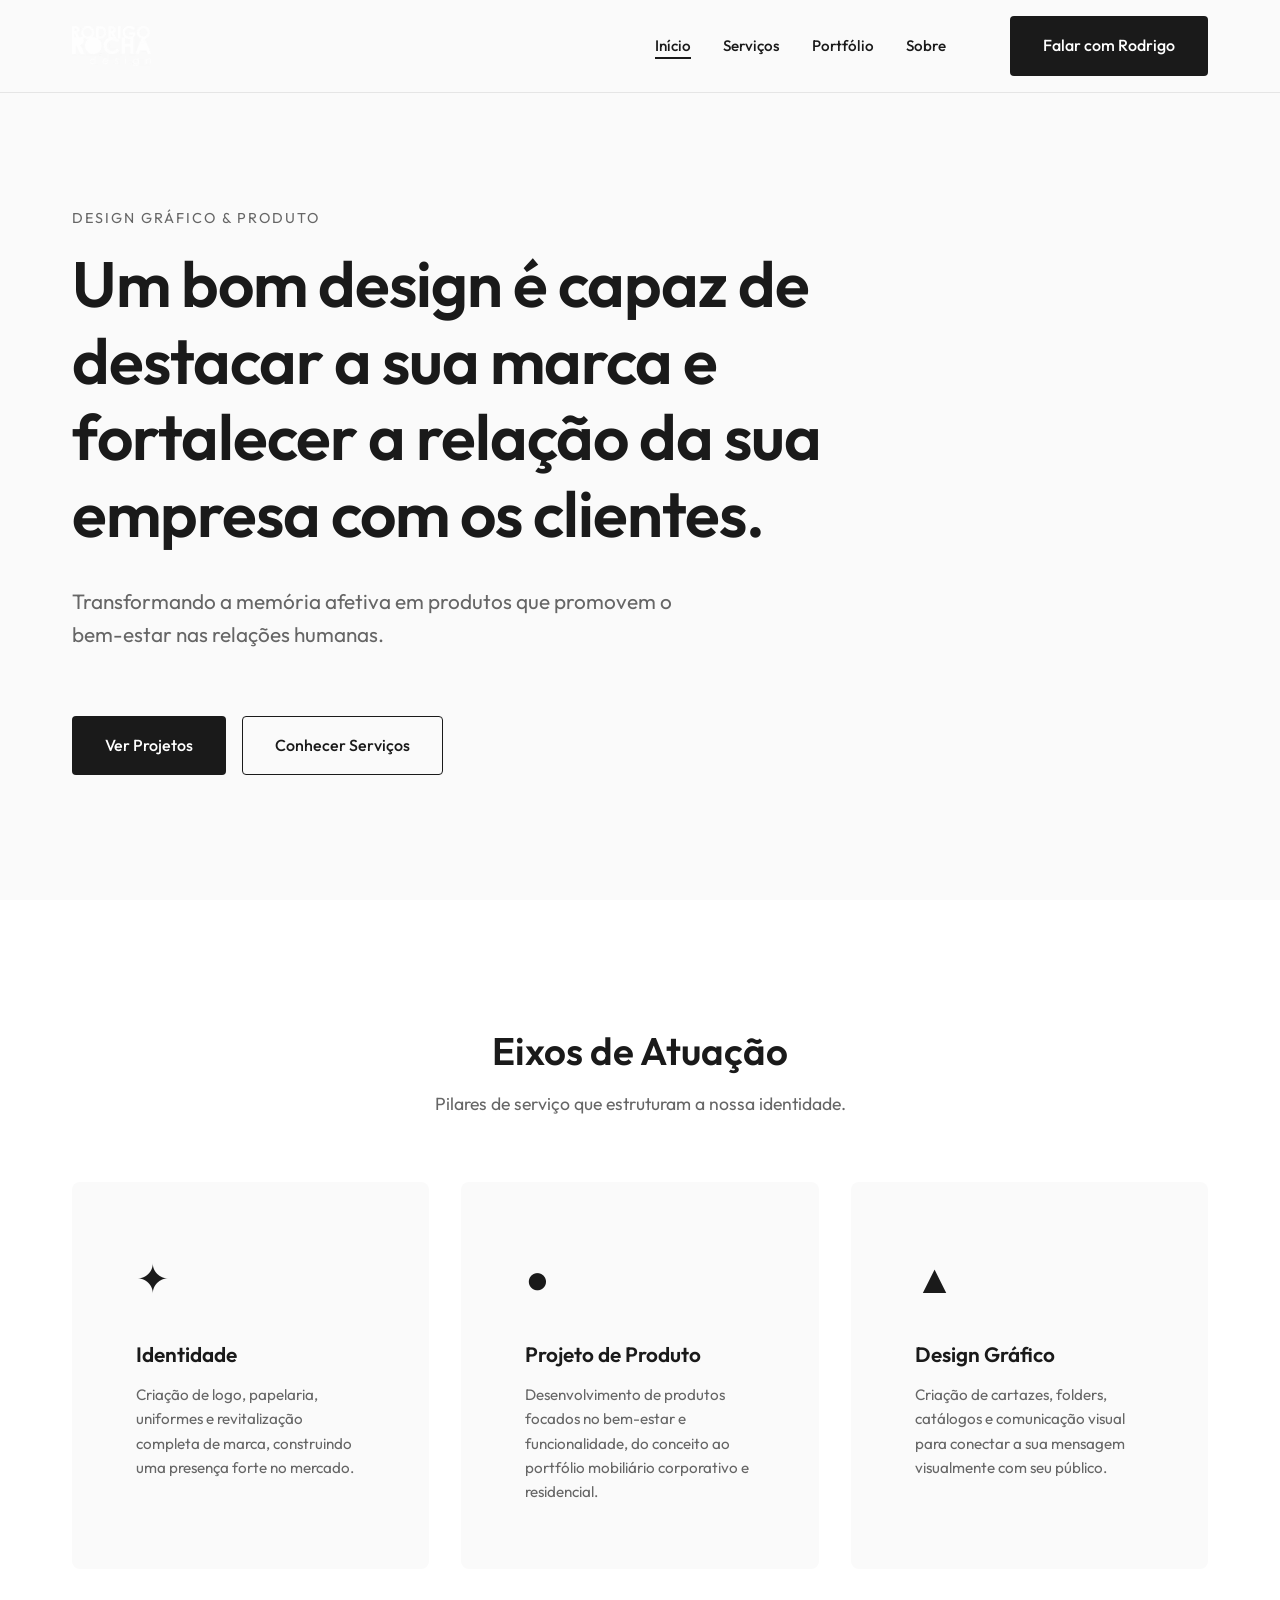
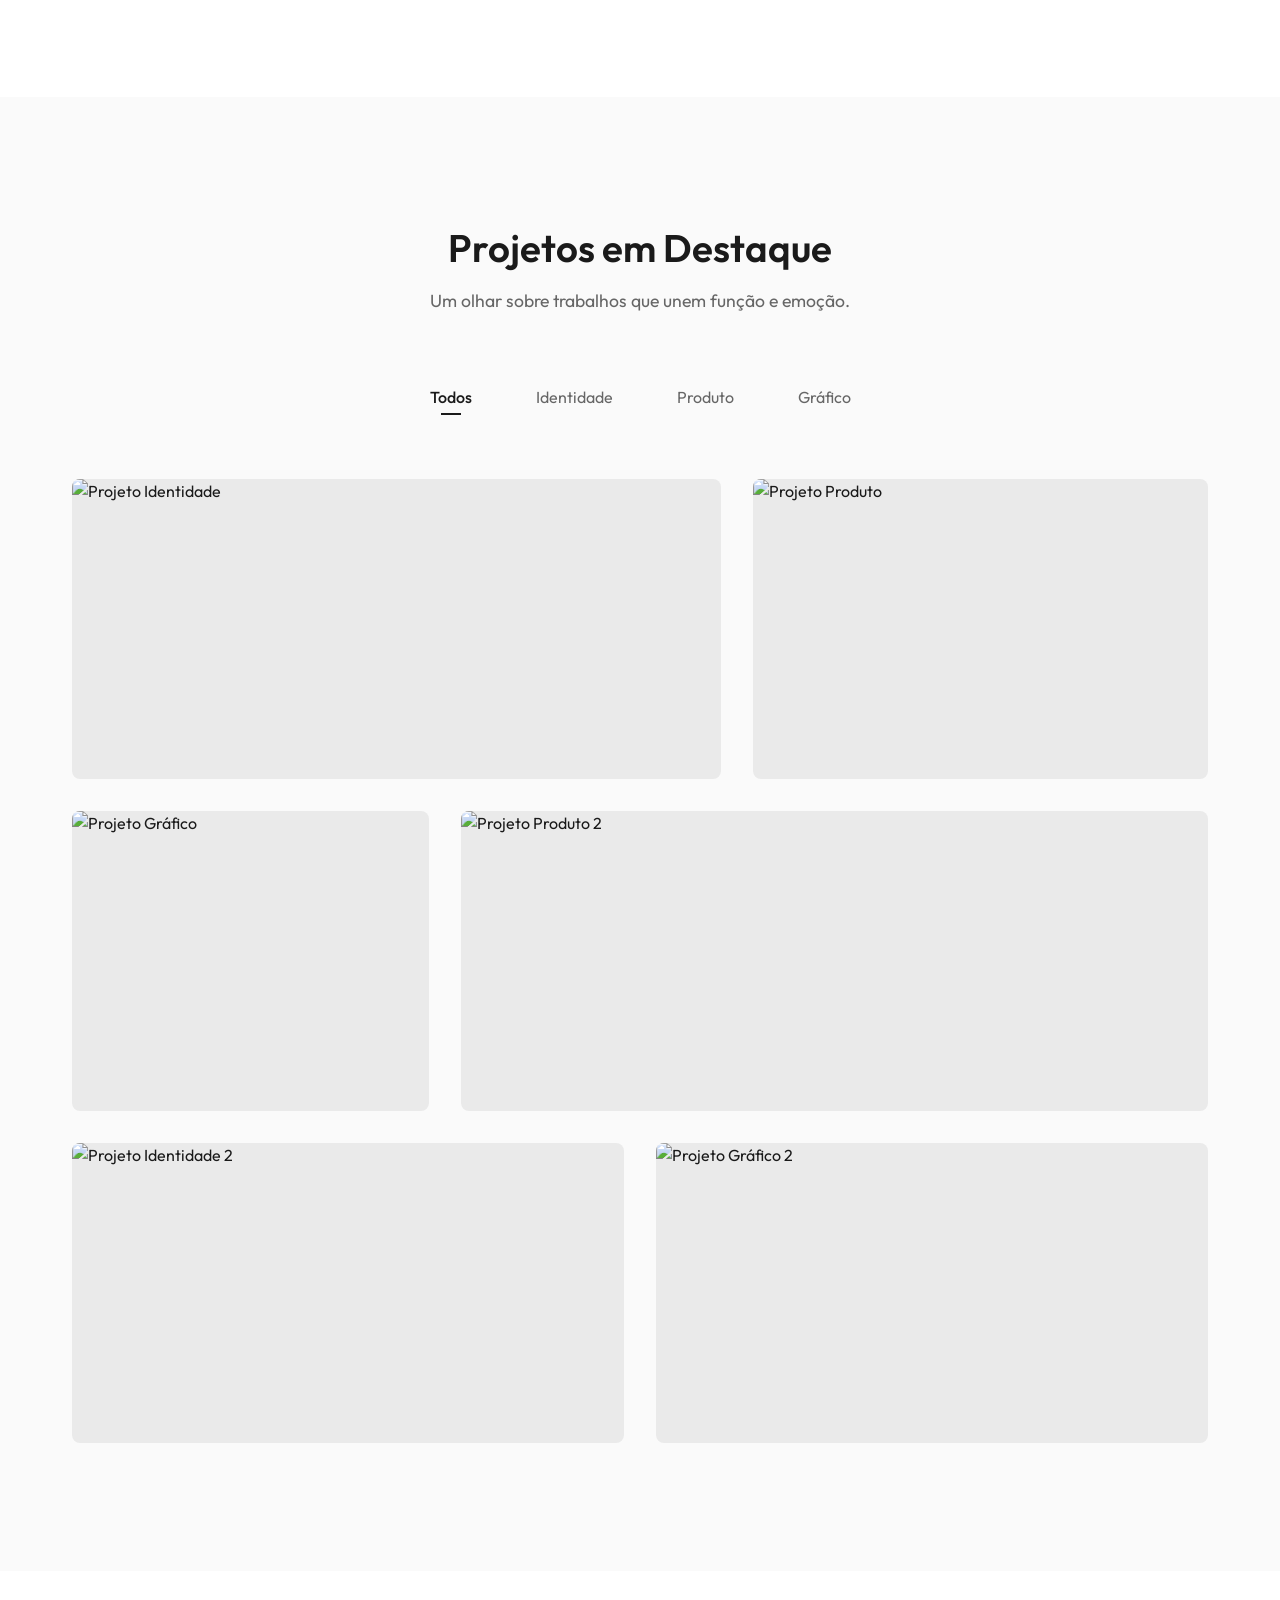
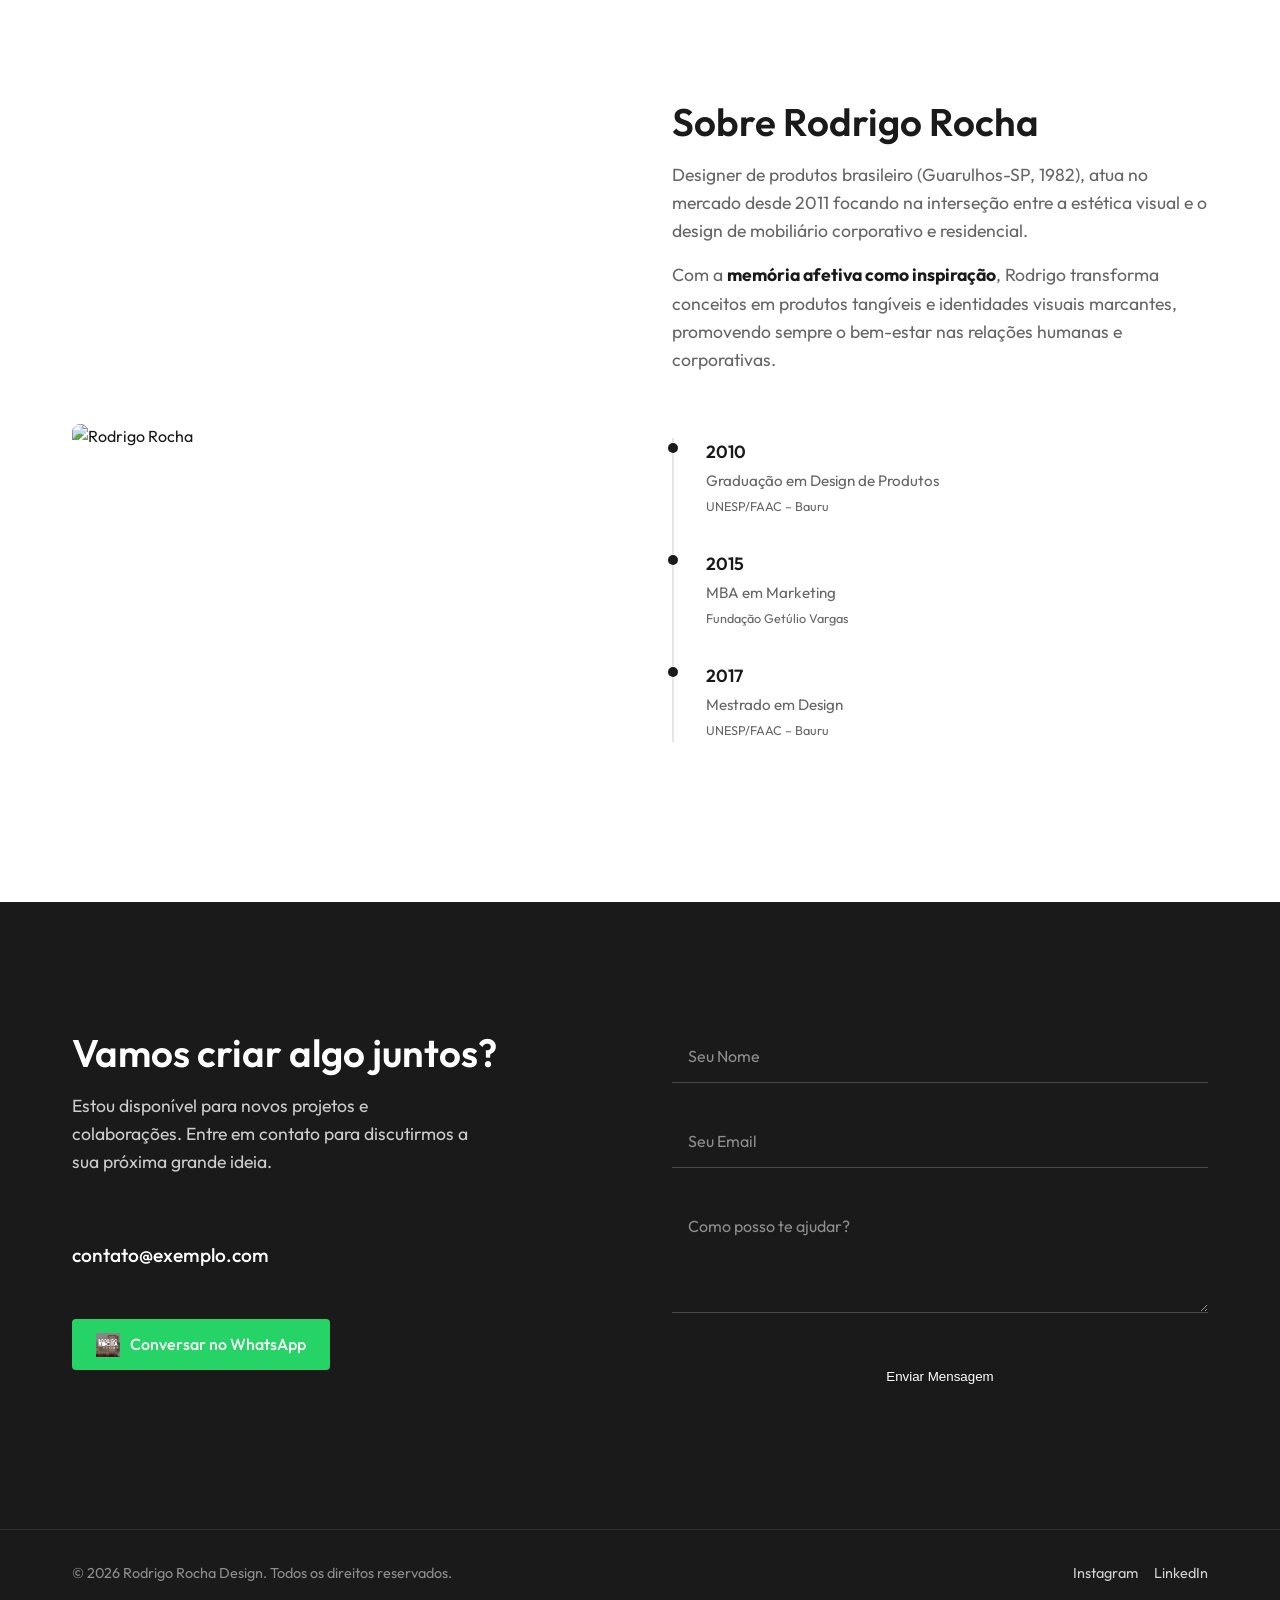
==== index.html @ fc8cca7b "feat: estrutura base da landing page" ====
<!DOCTYPE html>
<html lang="pt-BR">
<head>
    <meta charset="UTF-8">
    <meta name="viewport" content="width=device-width, initial-scale=1.0">
    <meta name="description" content="Rodrigo Rocha Design - Portfólio de Design Gráfico, Produto e Identidade Visual.">
    <title>Rodrigo Rocha Design</title>
    
    <!-- Fonte Outfit -->
    <link rel="preconnect" href="https://fonts.googleapis.com">
    <link rel="preconnect" href="https://fonts.gstatic.com" crossorigin>
    <link href="https://fonts.googleapis.com/css2?family=Outfit:wght@300;400;500;600;700&display=swap" rel="stylesheet">
    
    <!-- CSS -->
    <link rel="stylesheet" href="css/style.css">
</head>
<body>

    <!-- Header / Navigation -->
    <header class="header">
        <div class="container header-container">
            <a href="#" class="logo">
                <img src="Identidade/RRDesgin.gif" alt="Rodrigo Rocha Design Logo" class="logo-img">
            </a>
            
            <button class="mobile-menu-btn" aria-label="Abrir Menu">
                <span></span>
                <span></span>
                <span></span>
            </button>

            <nav class="nav-menu">
                <ul class="nav-list">
                    <li><a href="#inicio" class="nav-link">Início</a></li>
                    <li><a href="#servicos" class="nav-link">Serviços</a></li>
                    <li><a href="#portfolio" class="nav-link">Portfólio</a></li>
                    <li><a href="#sobre" class="nav-link">Sobre</a></li>
                </ul>
                <a href="#contato" class="btn btn-primary nav-cta">Falar com Rodrigo</a>
            </nav>
        </div>
    </header>

    <main>
        <!-- Hero Section -->
        <section id="inicio" class="hero">
            <div class="container hero-container">
                <div class="hero-content scroll-reveal">
                    <span class="hero-subtitle">Design Gráfico & Produto</span>
                    <h1 class="hero-title">Um bom design é capaz de destacar a sua marca e fortalecer a relação da sua empresa com os clientes.</h1>
                    <p class="hero-description">Transformando a memória afetiva em produtos que promovem o bem-estar nas relações humanas.</p>
                    <div class="hero-buttons">
                        <a href="#portfolio" class="btn btn-primary">Ver Projetos</a>
                        <a href="#servicos" class="btn btn-secondary">Conhecer Serviços</a>
                    </div>
                </div>
            </div>
        </section>

        <!-- Serviços Section -->
        <section id="servicos" class="services">
            <div class="container">
                <div class="section-header scroll-reveal">
                    <h2 class="section-title">Eixos de Atuação</h2>
                    <p class="section-subtitle">Pilares de serviço que estruturam a nossa identidade.</p>
                </div>
                
                <div class="services-grid">
                    <div class="service-card scroll-reveal">
                        <div class="service-icon">✦</div>
                        <h3>Identidade</h3>
                        <p>Criação de logo, papelaria, uniformes e revitalização completa de marca, construindo uma presença forte no mercado.</p>
                    </div>
                    
                    <div class="service-card scroll-reveal" style="transition-delay: 0.1s;">
                        <div class="service-icon">●</div>
                        <h3>Projeto de Produto</h3>
                        <p>Desenvolvimento de produtos focados no bem-estar e funcionalidade, do conceito ao portfólio mobiliário corporativo e residencial.</p>
                    </div>
                    
                    <div class="service-card scroll-reveal" style="transition-delay: 0.2s;">
                        <div class="service-icon">▲</div>
                        <h3>Design Gráfico</h3>
                        <p>Criação de cartazes, folders, catálogos e comunicação visual para conectar a sua mensagem visualmente com seu público.</p>
                    </div>
                </div>
            </div>
        </section>

        <!-- Portfólio Section -->
        <section id="portfolio" class="portfolio">
            <div class="container">
                <div class="section-header scroll-reveal">
                    <h2 class="section-title">Projetos em Destaque</h2>
                    <p class="section-subtitle">Um olhar sobre trabalhos que unem função e emoção.</p>
                </div>

                <div class="portfolio-filters scroll-reveal">
                    <button class="filter-btn active" data-filter="all">Todos</button>
                    <button class="filter-btn" data-filter="identidade">Identidade</button>
                    <button class="filter-btn" data-filter="produto">Produto</button>
                    <button class="filter-btn" data-filter="grafico">Gráfico</button>
                </div>

                <div class="portfolio-grid">
                    <!-- Item 1 -->
                    <div class="portfolio-item scroll-reveal" data-category="identidade">
                        <div class="portfolio-image">
                            <img src="https://images.unsplash.com/photo-1600132806370-bf17e65e942f?q=80&w=600&auto=format&fit=crop" alt="Projeto Identidade">
                        </div>
                        <div class="portfolio-info">
                            <h4>Branding Essencial</h4>
                            <span>Identidade</span>
                        </div>
                    </div>
                    
                    <!-- Item 2 -->
                    <div class="portfolio-item scroll-reveal" data-category="produto">
                        <div class="portfolio-image">
                            <img src="https://images.unsplash.com/photo-1505693314120-0d443867891c?q=80&w=600&auto=format&fit=crop" alt="Projeto Produto">
                        </div>
                        <div class="portfolio-info">
                            <h4>Mobiliário Afetivo</h4>
                            <span>Produto</span>
                        </div>
                    </div>

                    <!-- Item 3 -->
                    <div class="portfolio-item scroll-reveal" data-category="grafico">
                        <div class="portfolio-image">
                            <img src="https://images.unsplash.com/photo-1611162617474-5b21e879e113?q=80&w=600&auto=format&fit=crop" alt="Projeto Gráfico">
                        </div>
                        <div class="portfolio-info">
                            <h4>Comunicação Visual</h4>
                            <span>Gráfico</span>
                        </div>
                    </div>
                    
                    <!-- Item 4 -->
                    <div class="portfolio-item scroll-reveal" data-category="produto">
                        <div class="portfolio-image">
                            <img src="https://images.unsplash.com/photo-1533090161767-e6ffed986c88?q=80&w=600&auto=format&fit=crop" alt="Projeto Produto 2">
                        </div>
                        <div class="portfolio-info">
                            <h4>Design Corporativo</h4>
                            <span>Produto</span>
                        </div>
                    </div>
                    
                    <!-- Item 5 -->
                    <div class="portfolio-item scroll-reveal" data-category="identidade">
                        <div class="portfolio-image">
                            <img src="https://images.unsplash.com/photo-1626785774573-4b799315345d?q=80&w=600&auto=format&fit=crop" alt="Projeto Identidade 2">
                        </div>
                        <div class="portfolio-info">
                            <h4>Renovação de Marca</h4>
                            <span>Identidade</span>
                        </div>
                    </div>

                    <!-- Item 6 -->
                    <div class="portfolio-item scroll-reveal" data-category="grafico">
                        <div class="portfolio-image">
                            <img src="https://images.unsplash.com/photo-1558655146-d09347e92766?q=80&w=600&auto=format&fit=crop" alt="Projeto Gráfico 2">
                        </div>
                        <div class="portfolio-info">
                            <h4>Editorial & Catálogos</h4>
                            <span>Gráfico</span>
                        </div>
                    </div>
                </div>
            </div>
        </section>

        <!-- Sobre Section -->
        <section id="sobre" class="about">
            <div class="container about-container">
                <div class="about-image scroll-reveal">
                    <img src="https://images.unsplash.com/photo-1507003211169-0a1dd7228f2d?q=80&w=600&auto=format&fit=crop" alt="Rodrigo Rocha">
                </div>
                <div class="about-content scroll-reveal">
                    <h2 class="section-title">Sobre Rodrigo Rocha</h2>
                    <p>Designer de produtos brasileiro (Guarulhos-SP, 1982), atua no mercado desde 2011 focando na interseção entre a estética visual e o design de mobiliário corporativo e residencial.</p>
                    <p>Com a <strong>memória afetiva como inspiração</strong>, Rodrigo transforma conceitos em produtos tangíveis e identidades visuais marcantes, promovendo sempre o bem-estar nas relações humanas e corporativas.</p>
                    
                    <div class="timeline">
                        <div class="timeline-item">
                            <div class="timeline-year">2010</div>
                            <div class="timeline-desc">Graduação em Design de Produtos<br><small>UNESP/FAAC – Bauru</small></div>
                        </div>
                        <div class="timeline-item">
                            <div class="timeline-year">2015</div>
                            <div class="timeline-desc">MBA em Marketing<br><small>Fundação Getúlio Vargas</small></div>
                        </div>
                        <div class="timeline-item">
                            <div class="timeline-year">2017</div>
                            <div class="timeline-desc">Mestrado em Design<br><small>UNESP/FAAC – Bauru</small></div>
                        </div>
                    </div>
                </div>
            </div>
        </section>
    </main>

    <!-- Footer / Contato -->
    <footer id="contato" class="footer">
        <div class="container footer-container">
            <div class="footer-info scroll-reveal">
                <h3>Vamos criar algo juntos?</h3>
                <p>Estou disponível para novos projetos e colaborações. Entre em contato para discutirmos a sua próxima grande ideia.</p>
                <div class="contact-links">
                    <a href="mailto:contato@exemplo.com" class="contact-link">contato@exemplo.com</a>
                    <a href="https://wa.me/5511000000000" target="_blank" class="contact-link whatsapp-link">
                        <img src="Identidade/Whatsapp1.png" alt="WhatsApp" class="wa-icon"> Conversar no WhatsApp
                    </a>
                </div>
            </div>
            
            <div class="footer-form scroll-reveal">
                <form action="#" method="POST" class="contact-form">
                    <div class="form-group">
                        <input type="text" placeholder="Seu Nome" required>
                    </div>
                    <div class="form-group">
                        <input type="email" placeholder="Seu Email" required>
                    </div>
                    <div class="form-group">
                        <textarea placeholder="Como posso te ajudar?" rows="4" required></textarea>
                    </div>
                    <button type="submit" class="btn btn-primary w-100">Enviar Mensagem</button>
                </form>
            </div>
        </div>
        
        <div class="footer-bottom">
            <div class="container footer-bottom-container">
                <p>&copy; 2026 Rodrigo Rocha Design. Todos os direitos reservados.</p>
                <div class="social-links">
                    <a href="#">Instagram</a>
                    <a href="#">LinkedIn</a>
                </div>
            </div>
        </div>
    </footer>

    <!-- Script JS -->
    <script src="js/main.js"></script>
</body>
</html>
---- css/style.css ----
/* =========================================
   VARIÁVEIS GERAIS E TOKENS DE DESIGN
   ========================================= */
:root {
    /* Cores Base */
    --color-bg: #FAFAFA;
    --color-text: #1A1A1A;
    --color-text-light: #666666;
    
    /* Cores de Destaque */
    --color-primary: #1A1A1A;
    --color-primary-hover: #333333;
    --color-secondary: transparent;
    --color-secondary-hover: #F0F0F0;
    --color-accent: #E5E5E5;

    /* Tipografia */
    --font-primary: 'Outfit', sans-serif;
    
    /* Espaçamento e Layout */
    --container-width: 1200px;
    --spacing-sm: 1rem;
    --spacing-md: 2rem;
    --spacing-lg: 4rem;
    --spacing-xl: 8rem;

    /* Transições */
    --transition-fast: 0.2s ease;
    --transition-base: 0.3s ease;
    --transition-slow: 0.5s ease-out;
}

/* =========================================
   RESET E ESTILOS GLOBAIS
   ========================================= */
* {
    margin: 0;
    padding: 0;
    box-sizing: border-box;
}

html {
    scroll-behavior: smooth;
}

body {
    font-family: var(--font-primary);
    background-color: var(--color-bg);
    color: var(--color-text);
    line-height: 1.6;
    -webkit-font-smoothing: antialiased;
    -moz-osx-font-smoothing: grayscale;
}

a {
    text-decoration: none;
    color: inherit;
    transition: color var(--transition-base);
}

ul {
    list-style: none;
}

img {
    max-width: 100%;
    height: auto;
    display: block;
}

.container {
    width: 100%;
    max-width: var(--container-width);
    margin: 0 auto;
    padding: 0 var(--spacing-md);
}

/* Typography Globals */
h1, h2, h3, h4 {
    line-height: 1.2;
    font-weight: 600;
}

/* =========================================
   BOTÕES (CTA)
   ========================================= */
.btn {
    display: inline-block;
    padding: 1rem 2rem;
    border-radius: 4px;
    font-weight: 500;
    cursor: pointer;
    transition: all var(--transition-base);
    text-align: center;
    border: 1px solid transparent;
}

.btn-primary {
    background-color: var(--color-primary);
    color: #FFFFFF;
}

.btn-primary:hover {
    background-color: var(--color-primary-hover);
    transform: translateY(-2px);
}

.btn-secondary {
    background-color: var(--color-secondary);
    color: var(--color-primary);
    border-color: var(--color-primary);
}

.btn-secondary:hover {
    background-color: var(--color-secondary-hover);
    transform: translateY(-2px);
}

.w-100 {
    width: 100%;
}

/* =========================================
   HEADER & NAVIGATION
   ========================================= */
.header {
    position: fixed;
    top: 0;
    left: 0;
    width: 100%;
    background-color: rgba(250, 250, 250, 0.95);
    backdrop-filter: blur(10px);
    z-index: 1000;
    border-bottom: 1px solid var(--color-accent);
    transition: padding var(--transition-base);
    padding: 1rem 0;
}

.header-container {
    display: flex;
    justify-content: space-between;
    align-items: center;
}

.logo-img {
    height: 40px;
}

.nav-menu {
    display: flex;
    align-items: center;
    gap: var(--spacing-lg);
}

.nav-list {
    display: flex;
    gap: var(--spacing-md);
}

.nav-link {
    font-size: 0.95rem;
    font-weight: 500;
    position: relative;
}

.nav-link::after {
    content: '';
    position: absolute;
    bottom: -4px;
    left: 0;
    width: 0;
    height: 2px;
    background-color: var(--color-primary);
    transition: width var(--transition-base);
}

.nav-link:hover::after,
.nav-link.active::after {
    width: 100%;
}

.mobile-menu-btn {
    display: none;
    background: none;
    border: none;
    cursor: pointer;
    flex-direction: column;
    gap: 5px;
    padding: 5px;
}

.mobile-menu-btn span {
    display: block;
    width: 25px;
    height: 2px;
    background-color: var(--color-primary);
    transition: all var(--transition-base);
}

/* =========================================
   HERO SECTION
   ========================================= */
.hero {
    min-height: 100vh;
    display: flex;
    align-items: center;
    padding-top: 80px; /* Offset do header */
}

.hero-content {
    max-width: 800px;
}

.hero-subtitle {
    display: inline-block;
    font-size: 0.9rem;
    text-transform: uppercase;
    letter-spacing: 2px;
    color: var(--color-text-light);
    margin-bottom: var(--spacing-sm);
}

.hero-title {
    font-size: clamp(2.5rem, 5vw, 4.5rem);
    margin-bottom: var(--spacing-md);
    letter-spacing: -1px;
}

.hero-description {
    font-size: clamp(1.1rem, 2vw, 1.3rem);
    color: var(--color-text-light);
    margin-bottom: var(--spacing-lg);
    max-width: 600px;
}

.hero-buttons {
    display: flex;
    gap: var(--spacing-sm);
}

/* =========================================
   SEÇÃO DE SERVIÇOS
   ========================================= */
.services {
    padding: var(--spacing-xl) 0;
    background-color: #FFFFFF;
}

.section-header {
    text-align: center;
    margin-bottom: var(--spacing-lg);
}

.section-title {
    font-size: clamp(2rem, 3vw, 2.5rem);
    margin-bottom: var(--spacing-sm);
}

.section-subtitle {
    color: var(--color-text-light);
    font-size: 1.1rem;
}

.services-grid {
    display: grid;
    grid-template-columns: repeat(auto-fit, minmax(300px, 1fr));
    gap: var(--spacing-md);
}

.service-card {
    padding: var(--spacing-lg);
    background-color: var(--color-bg);
    border-radius: 8px;
    transition: transform var(--transition-base), box-shadow var(--transition-base);
}

.service-card:hover {
    transform: translateY(-5px);
    box-shadow: 0 10px 30px rgba(0,0,0,0.05);
}

.service-icon {
    font-size: 2.5rem;
    margin-bottom: var(--spacing-md);
    color: var(--color-primary);
}

.service-card h3 {
    font-size: 1.3rem;
    margin-bottom: var(--spacing-sm);
}

.service-card p {
    color: var(--color-text-light);
    font-size: 0.95rem;
}

/* =========================================
   PORTFÓLIO SECTION
   ========================================= */
.portfolio {
    padding: var(--spacing-xl) 0;
}

.portfolio-filters {
    display: flex;
    justify-content: center;
    gap: var(--spacing-md);
    margin-bottom: var(--spacing-lg);
    flex-wrap: wrap;
}

.filter-btn {
    background: none;
    border: none;
    font-family: inherit;
    font-size: 1rem;
    color: var(--color-text-light);
    cursor: pointer;
    padding: 0.5rem 1rem;
    transition: color var(--transition-base);
    position: relative;
}

.filter-btn.active,
.filter-btn:hover {
    color: var(--color-primary);
    font-weight: 500;
}

.filter-btn.active::after {
    content: '';
    position: absolute;
    bottom: 0;
    left: 50%;
    transform: translateX(-50%);
    width: 20px;
    height: 2px;
    background-color: var(--color-primary);
}

/* Grid Assimétrico Estilo Masonry Simulado */
.portfolio-grid {
    display: grid;
    grid-template-columns: repeat(12, 1fr);
    gap: var(--spacing-md);
}

.portfolio-item {
    position: relative;
    border-radius: 8px;
    overflow: hidden;
    cursor: pointer;
    background-color: #EAEAEA; /* Placeholder color */
}

/* Padrão de assimetria */
.portfolio-item:nth-child(1) { grid-column: span 7; }
.portfolio-item:nth-child(2) { grid-column: span 5; }
.portfolio-item:nth-child(3) { grid-column: span 4; }
.portfolio-item:nth-child(4) { grid-column: span 8; }
.portfolio-item:nth-child(5) { grid-column: span 6; }
.portfolio-item:nth-child(6) { grid-column: span 6; }

.portfolio-image {
    width: 100%;
    height: 100%;
    min-height: 300px;
}

.portfolio-image img {
    width: 100%;
    height: 100%;
    object-fit: cover;
    transition: transform 0.6s cubic-bezier(0.16, 1, 0.3, 1);
}

.portfolio-info {
    position: absolute;
    bottom: 0;
    left: 0;
    width: 100%;
    padding: var(--spacing-md);
    background: linear-gradient(to top, rgba(0,0,0,0.8), transparent);
    color: #FFFFFF;
    opacity: 0;
    transform: translateY(20px);
    transition: all var(--transition-base);
}

.portfolio-info h4 {
    font-size: 1.5rem;
    margin-bottom: 0.2rem;
}

.portfolio-info span {
    font-size: 0.9rem;
    opacity: 0.8;
}

.portfolio-item:hover .portfolio-image img {
    transform: scale(1.05);
}

.portfolio-item:hover .portfolio-info {
    opacity: 1;
    transform: translateY(0);
}

.portfolio-item.hide {
    display: none;
}

/* =========================================
   SOBRE SECTION
   ========================================= */
.about {
    padding: var(--spacing-xl) 0;
    background-color: #FFFFFF;
}

.about-container {
    display: grid;
    grid-template-columns: 1fr 1fr;
    gap: var(--spacing-lg);
    align-items: center;
}

.about-image {
    border-radius: 8px;
    overflow: hidden;
}

.about-content p {
    margin-bottom: var(--spacing-sm);
    color: var(--color-text-light);
    font-size: 1.1rem;
}

.about-content strong {
    color: var(--color-primary);
}

.timeline {
    margin-top: var(--spacing-lg);
    position: relative;
    border-left: 2px solid var(--color-accent);
    padding-left: var(--spacing-md);
}

.timeline-item {
    position: relative;
    margin-bottom: var(--spacing-md);
}

.timeline-item::before {
    content: '';
    position: absolute;
    left: calc(var(--spacing-md) * -1 - 6px);
    top: 5px;
    width: 10px;
    height: 10px;
    border-radius: 50%;
    background-color: var(--color-primary);
}

.timeline-year {
    font-weight: 600;
    font-size: 1.1rem;
    margin-bottom: 0.2rem;
}

.timeline-desc {
    color: var(--color-text-light);
    font-size: 0.95rem;
}

/* =========================================
   FOOTER / CONTATO
   ========================================= */
.footer {
    background-color: var(--color-primary);
    color: #FFFFFF;
    padding-top: var(--spacing-xl);
}

.footer-container {
    display: grid;
    grid-template-columns: 1fr 1fr;
    gap: var(--spacing-lg);
    margin-bottom: var(--spacing-xl);
}

.footer-info h3 {
    font-size: clamp(2rem, 3vw, 2.5rem);
    margin-bottom: var(--spacing-sm);
}

.footer-info p {
    color: #CCCCCC;
    margin-bottom: var(--spacing-lg);
    font-size: 1.1rem;
    max-width: 400px;
}

.contact-links {
    display: flex;
    flex-direction: column;
    gap: var(--spacing-sm);
}

.contact-link {
    font-size: 1.2rem;
    font-weight: 500;
}

.contact-link:hover {
    color: #CCCCCC;
}

.whatsapp-link {
    display: inline-flex;
    align-items: center;
    gap: 10px;
    margin-top: var(--spacing-md);
    padding: 0.8rem 1.5rem;
    background-color: #25D366; /* Cor oficial verde do WhatsApp */
    color: #FFFFFF;
    border-radius: 4px;
    font-size: 1rem;
    width: fit-content;
}

.whatsapp-link:hover {
    background-color: #1ebd5a;
    color: #FFFFFF;
    transform: translateY(-2px);
}

.wa-icon {
    width: 24px;
    height: 24px;
}

.form-group {
    margin-bottom: var(--spacing-md);
}

.contact-form input,
.contact-form textarea {
    width: 100%;
    padding: 1rem;
    background-color: transparent;
    border: none;
    border-bottom: 1px solid rgba(255,255,255,0.2);
    color: #FFFFFF;
    font-family: inherit;
    font-size: 1rem;
    transition: border-color var(--transition-base);
}

.contact-form input:focus,
.contact-form textarea:focus {
    outline: none;
    border-bottom-color: #FFFFFF;
}

.contact-form input::placeholder,
.contact-form textarea::placeholder {
    color: rgba(255,255,255,0.5);
}

.footer-bottom {
    border-top: 1px solid rgba(255,255,255,0.1);
    padding: var(--spacing-md) 0;
}

.footer-bottom-container {
    display: flex;
    justify-content: space-between;
    align-items: center;
    color: rgba(255,255,255,0.5);
    font-size: 0.9rem;
}

.social-links {
    display: flex;
    gap: var(--spacing-sm);
}

.social-links a {
    color: rgba(255,255,255,0.8);
}

.social-links a:hover {
    color: #FFFFFF;
}

/* =========================================
   ANIMAÇÕES DE SCROLL REVEAL
   ========================================= */
.scroll-reveal {
    opacity: 0;
    transform: translateY(30px);
    transition: opacity 0.8s ease-out, transform 0.8s ease-out;
}

.scroll-reveal.visible {
    opacity: 1;
    transform: translateY(0);
}

/* =========================================
   RESPONSIVIDADE (MEDIA QUERIES)
   ========================================= */
@media (max-width: 992px) {
    .about-container {
        grid-template-columns: 1fr;
    }
    
    .footer-container {
        grid-template-columns: 1fr;
    }
    
    /* Ajuste do grid de portfólio para telas menores */
    .portfolio-item:nth-child(1),
    .portfolio-item:nth-child(2),
    .portfolio-item:nth-child(3),
    .portfolio-item:nth-child(4),
    .portfolio-item:nth-child(5),
    .portfolio-item:nth-child(6) {
        grid-column: span 6;
    }
}

@media (max-width: 768px) {
    .mobile-menu-btn {
        display: flex;
    }
    
    .nav-menu {
        position: absolute;
        top: 100%;
        left: 0;
        width: 100%;
        background-color: var(--color-bg);
        flex-direction: column;
        padding: var(--spacing-md);
        box-shadow: 0 10px 15px rgba(0,0,0,0.05);
        clip-path: polygon(0 0, 100% 0, 100% 0, 0 0);
        transition: clip-path var(--transition-base);
    }
    
    .nav-menu.active {
        clip-path: polygon(0 0, 100% 0, 100% 100%, 0 100%);
    }
    
    .nav-list {
        flex-direction: column;
        width: 100%;
        text-align: center;
    }
    
    .nav-cta {
        width: 100%;
    }
    
    .hero-buttons {
        flex-direction: column;
    }
    
    .portfolio-item:nth-child(1),
    .portfolio-item:nth-child(2),
    .portfolio-item:nth-child(3),
    .portfolio-item:nth-child(4),
    .portfolio-item:nth-child(5),
    .portfolio-item:nth-child(6) {
        grid-column: span 12;
    }
    
    .footer-bottom-container {
        flex-direction: column;
        gap: var(--spacing-sm);
        text-align: center;
    }
}
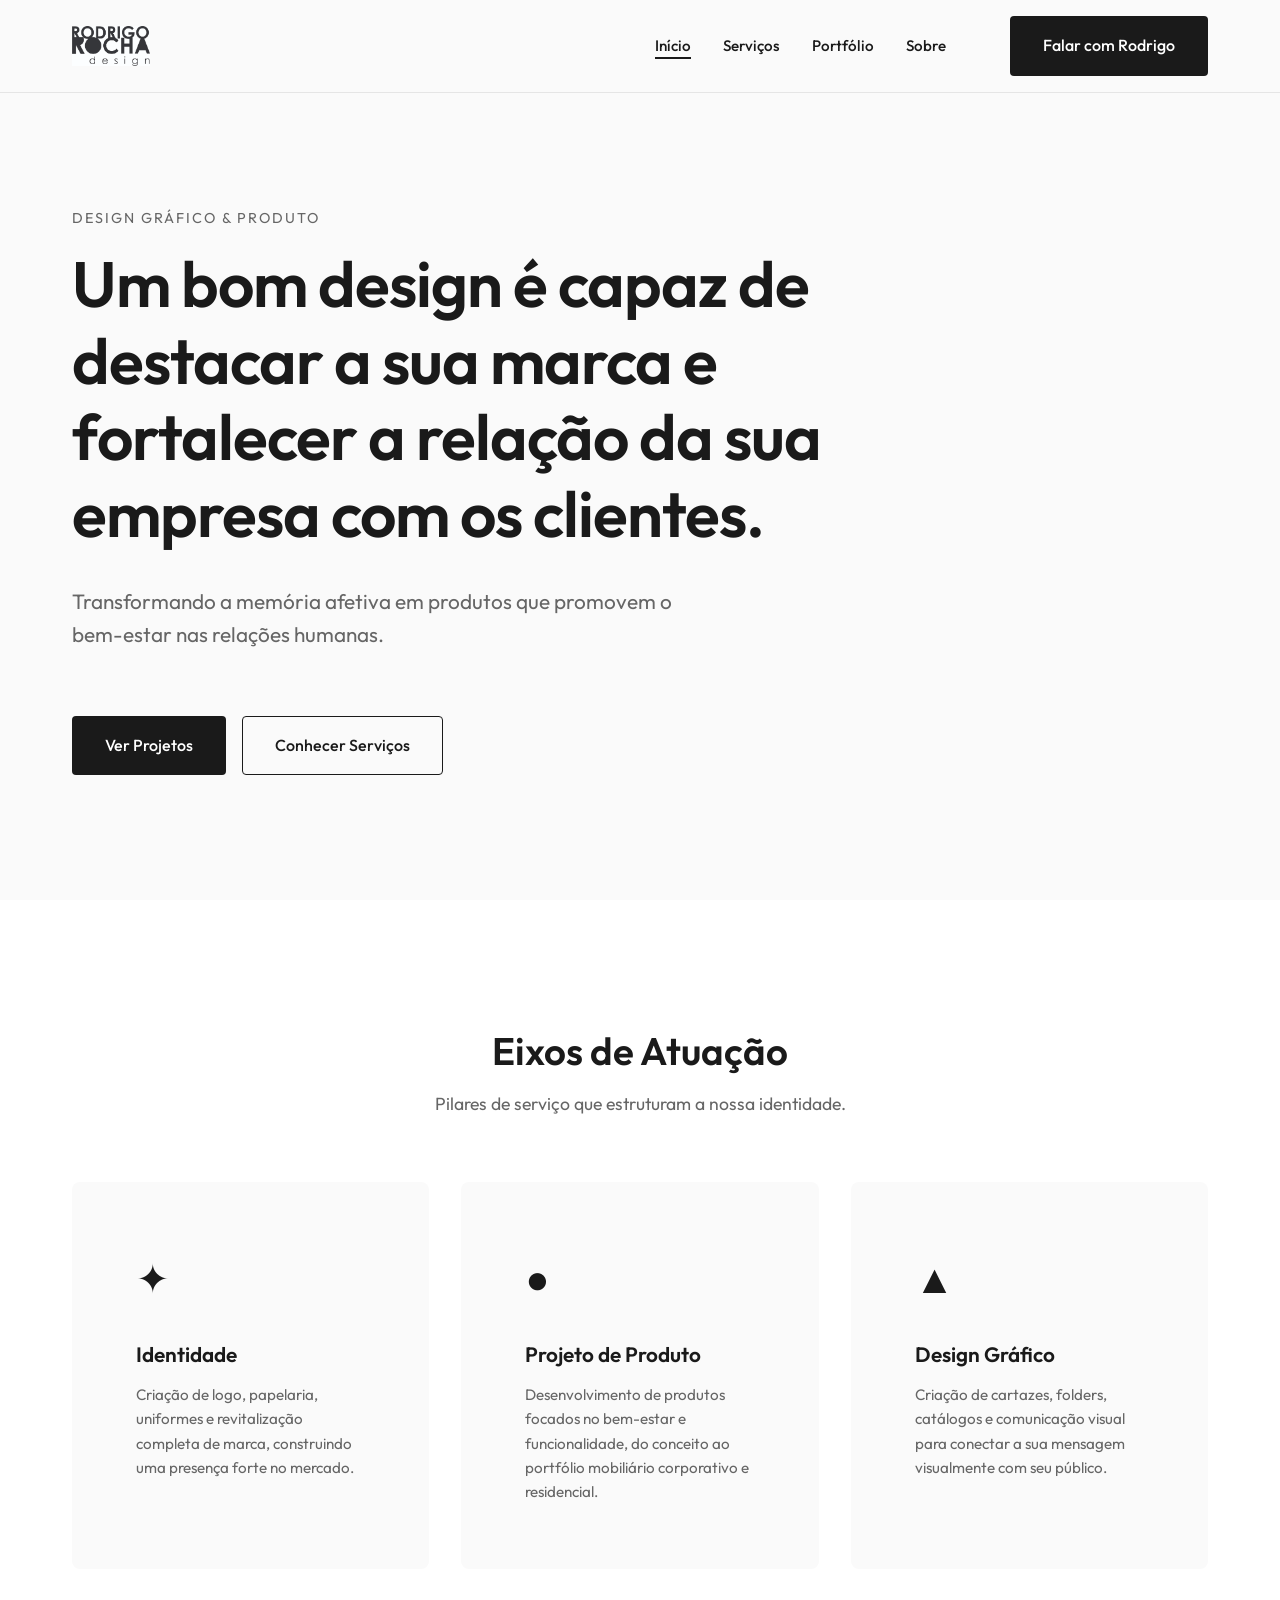
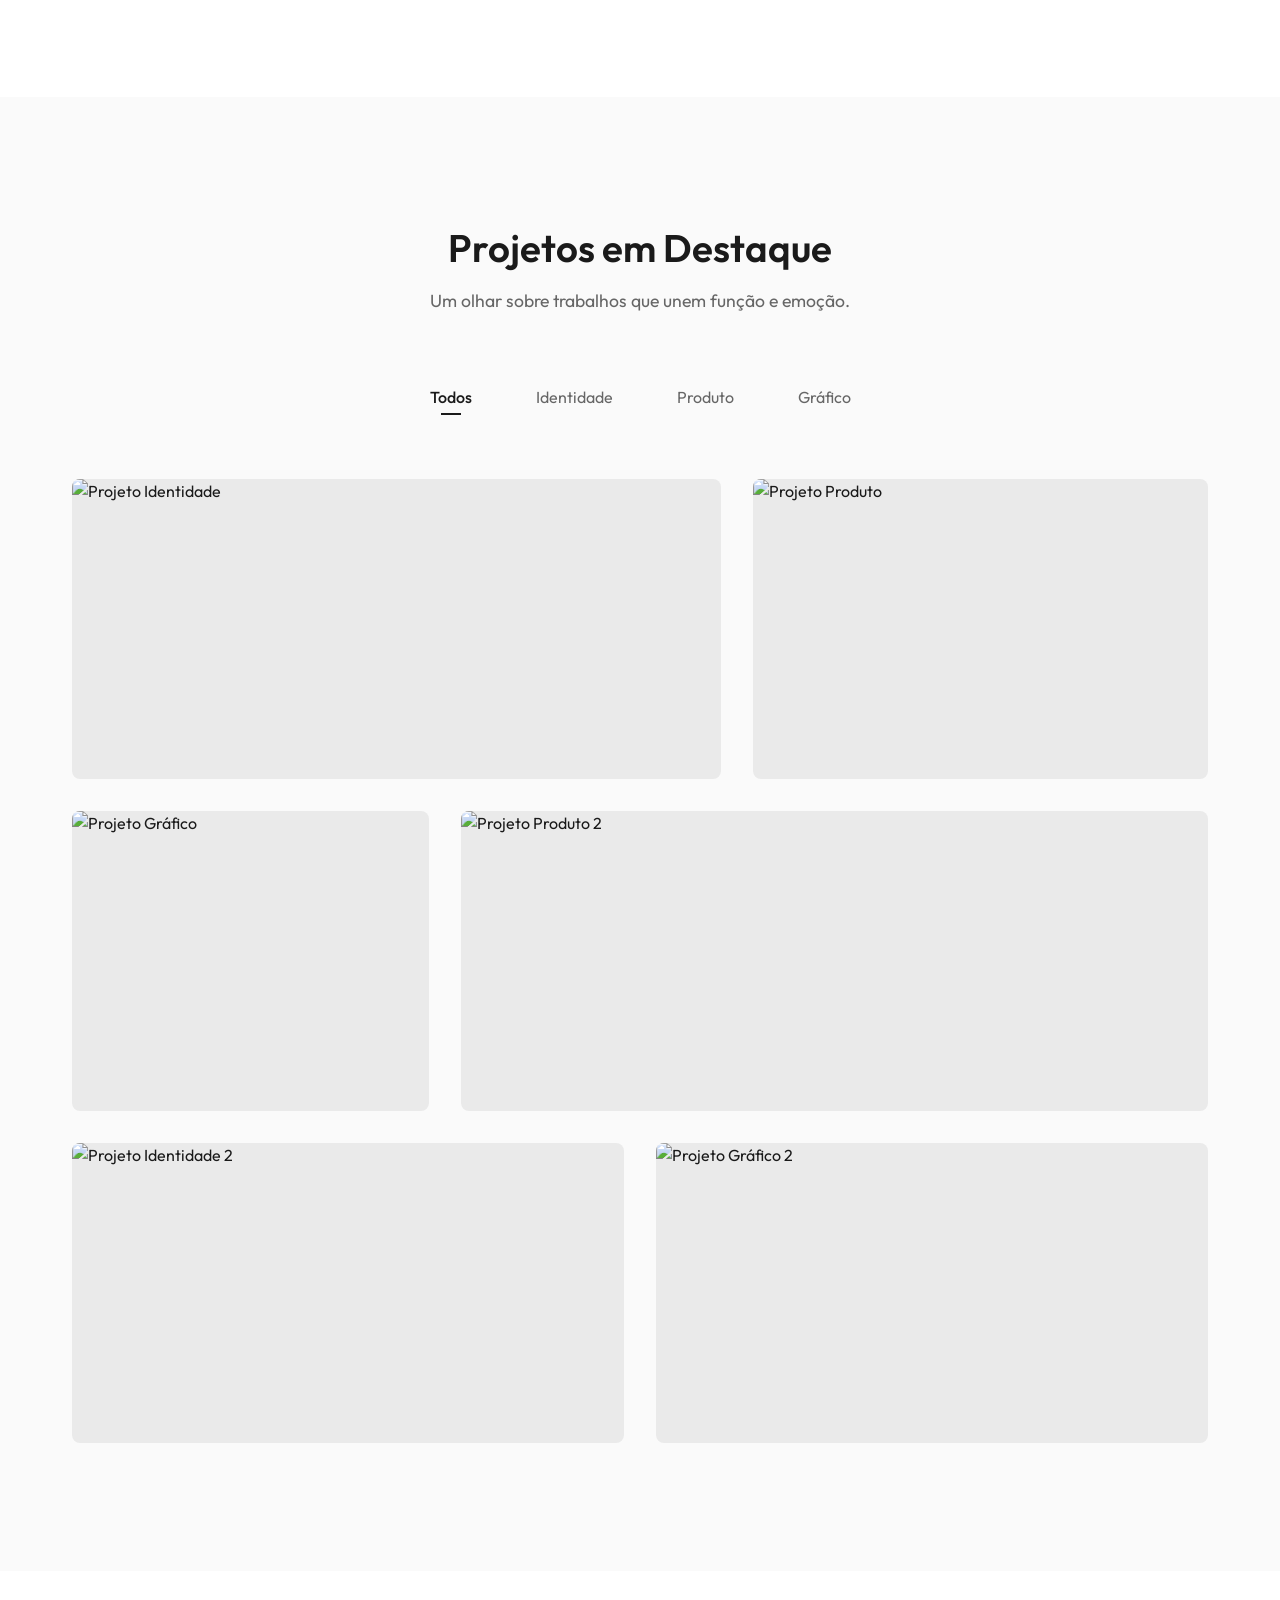
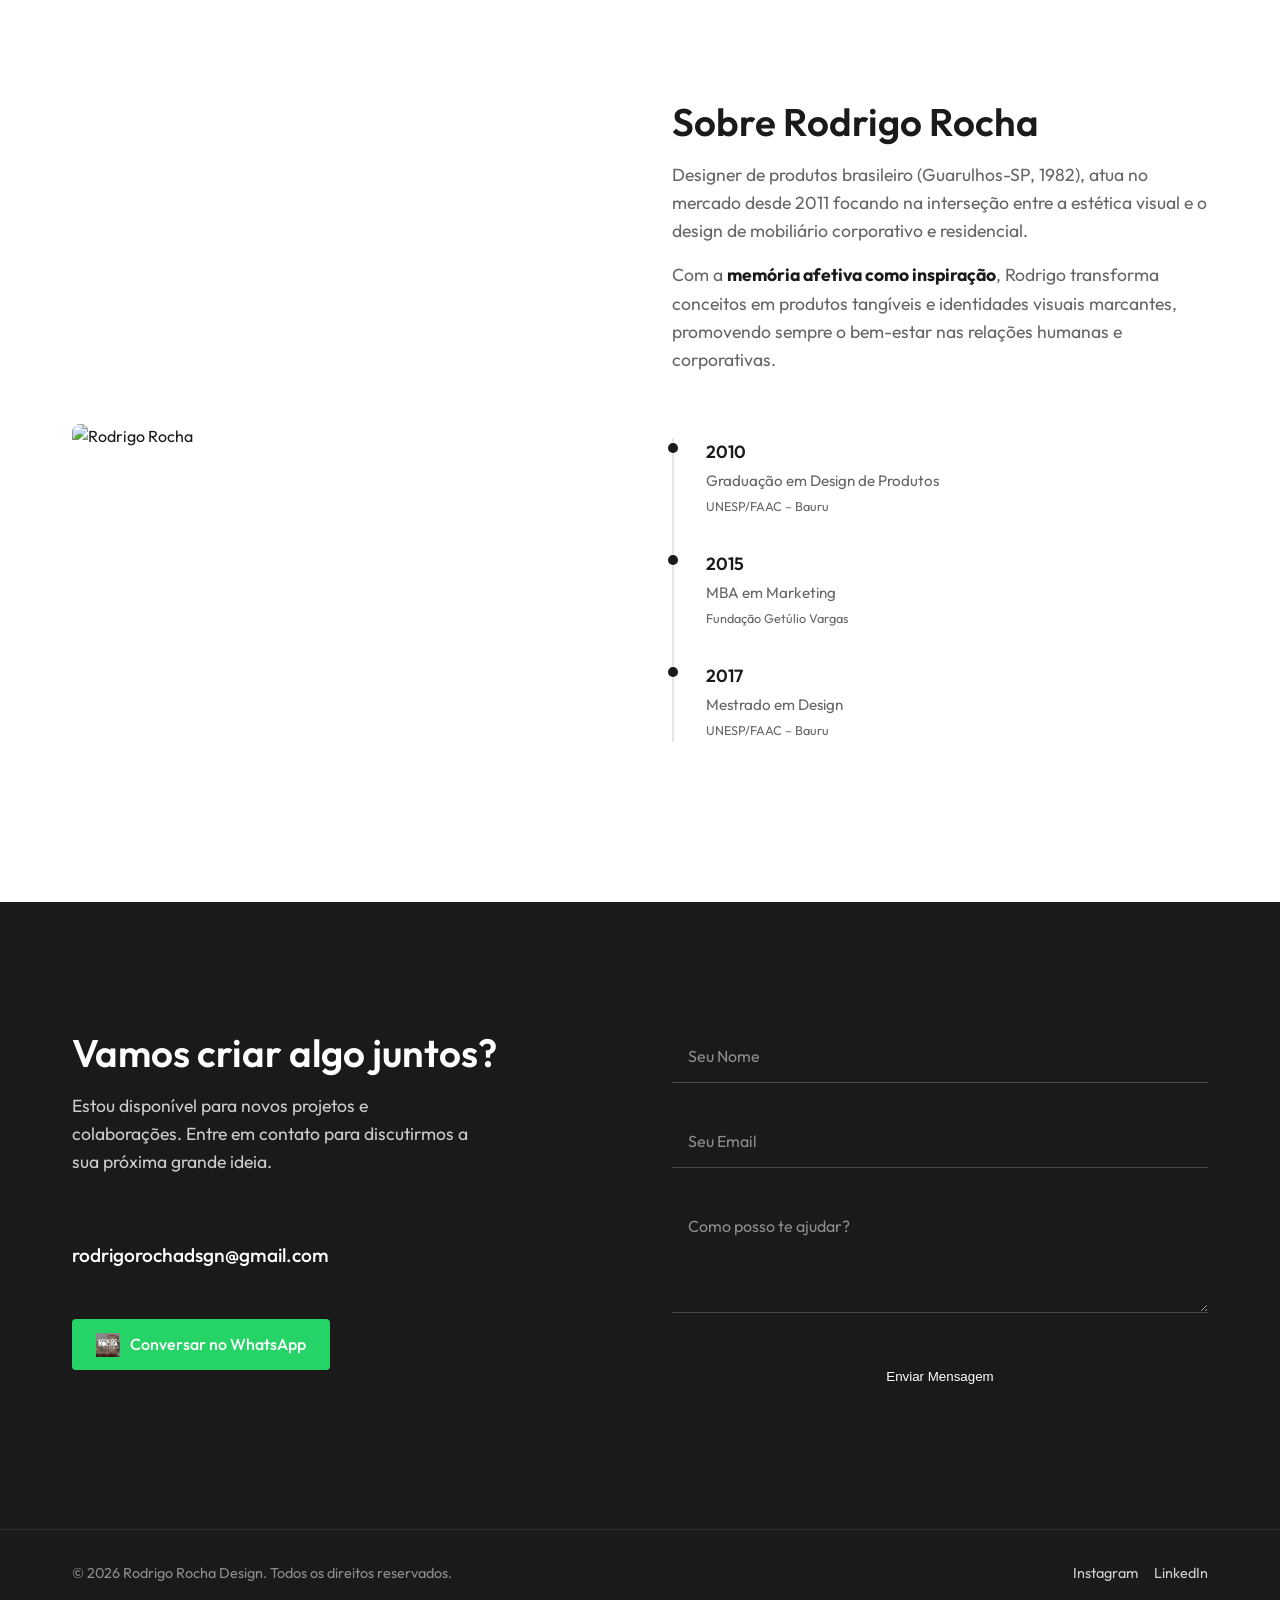
==== commit 11914496: "fix: atualiza email, whatsapp e logo" ====
--- a/index.html
+++ b/index.html
@@ -20,7 +20,7 @@
     <header class="header">
         <div class="container header-container">
             <a href="#" class="logo">
-                <img src="Identidade/RRDesgin.gif" alt="Rodrigo Rocha Design Logo" class="logo-img">
+                <img src="Identidade/logo RODRIGO.jpg" alt="Rodrigo Rocha Design Logo" class="logo-img">
             </a>
             
             <button class="mobile-menu-btn" aria-label="Abrir Menu">
@@ -209,8 +209,8 @@
                 <h3>Vamos criar algo juntos?</h3>
                 <p>Estou disponível para novos projetos e colaborações. Entre em contato para discutirmos a sua próxima grande ideia.</p>
                 <div class="contact-links">
-                    <a href="mailto:contato@exemplo.com" class="contact-link">contato@exemplo.com</a>
-                    <a href="https://wa.me/5511000000000" target="_blank" class="contact-link whatsapp-link">
+                    <a href="mailto:rodrigorochadsgn@gmail.com" class="contact-link">rodrigorochadsgn@gmail.com</a>
+                    <a href="https://wa.me/5514982147669" target="_blank" class="contact-link whatsapp-link">
                         <img src="Identidade/Whatsapp1.png" alt="WhatsApp" class="wa-icon"> Conversar no WhatsApp
                     </a>
                 </div>
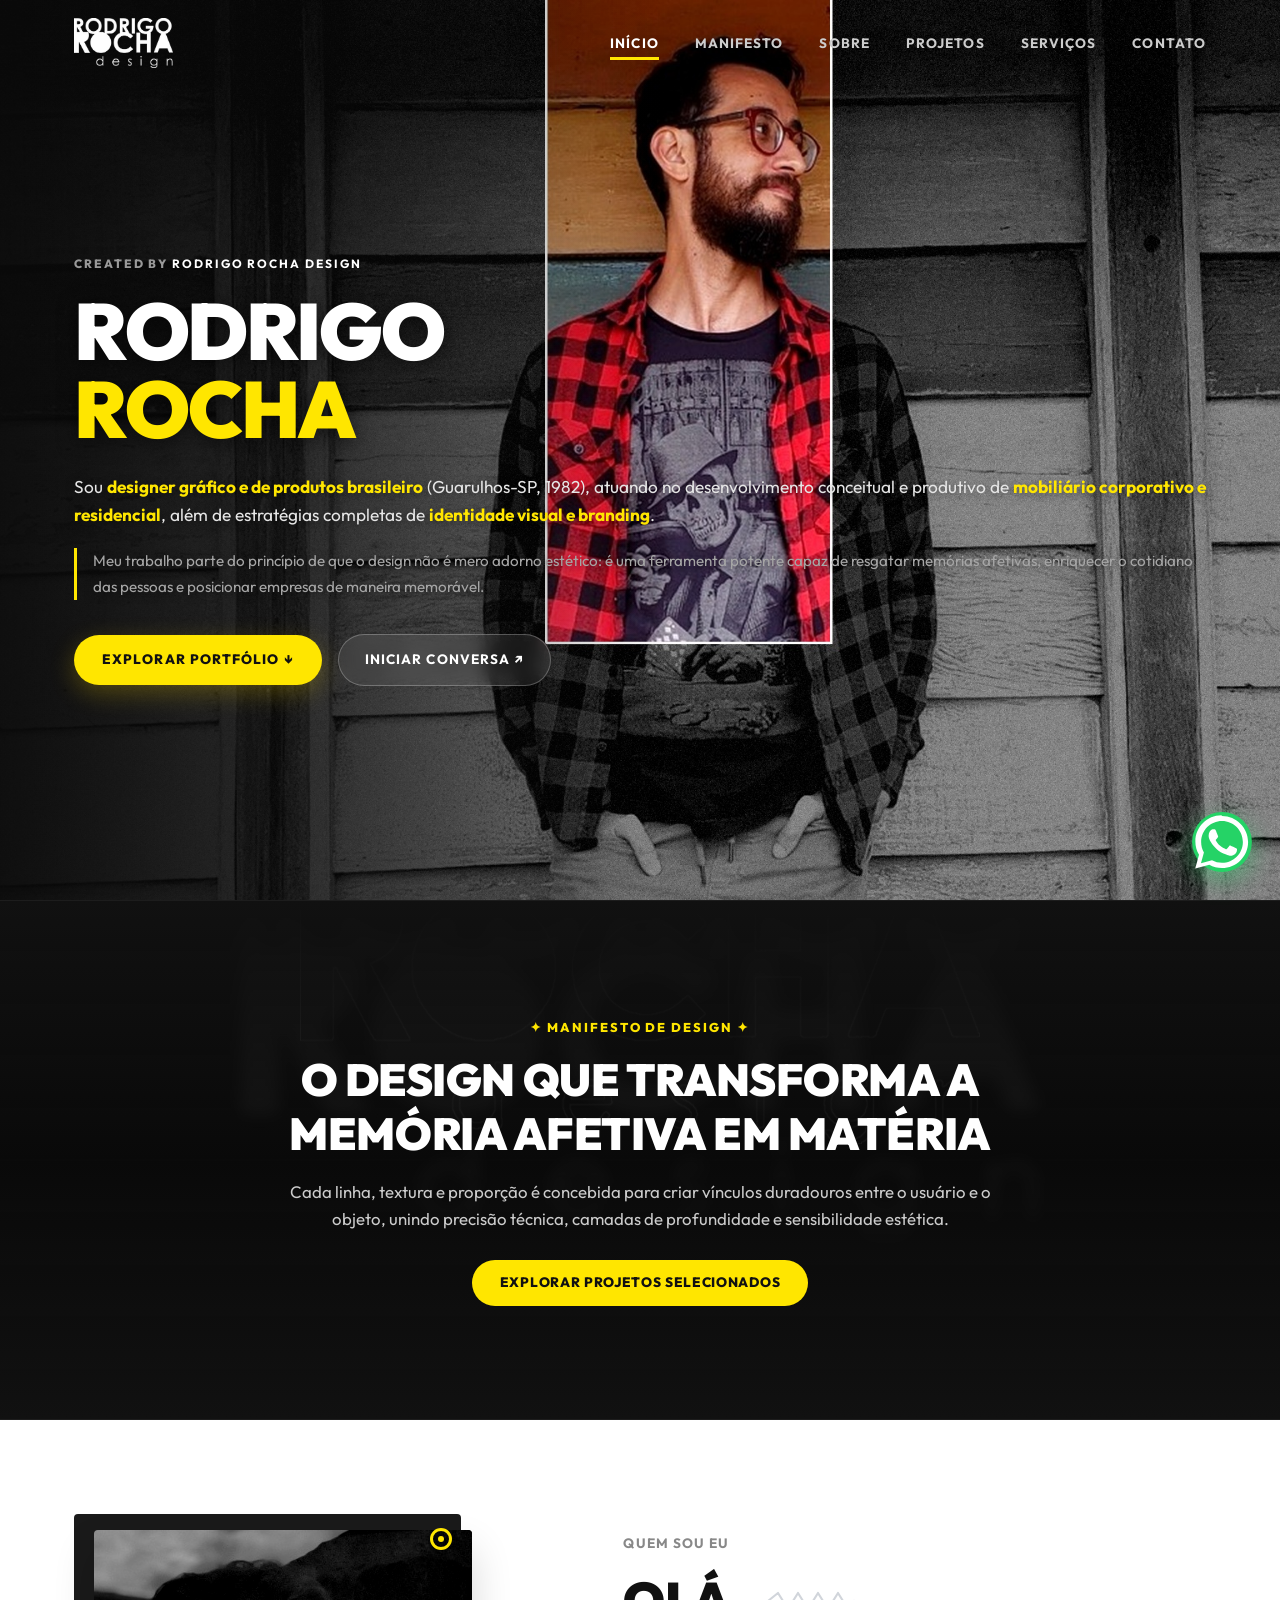
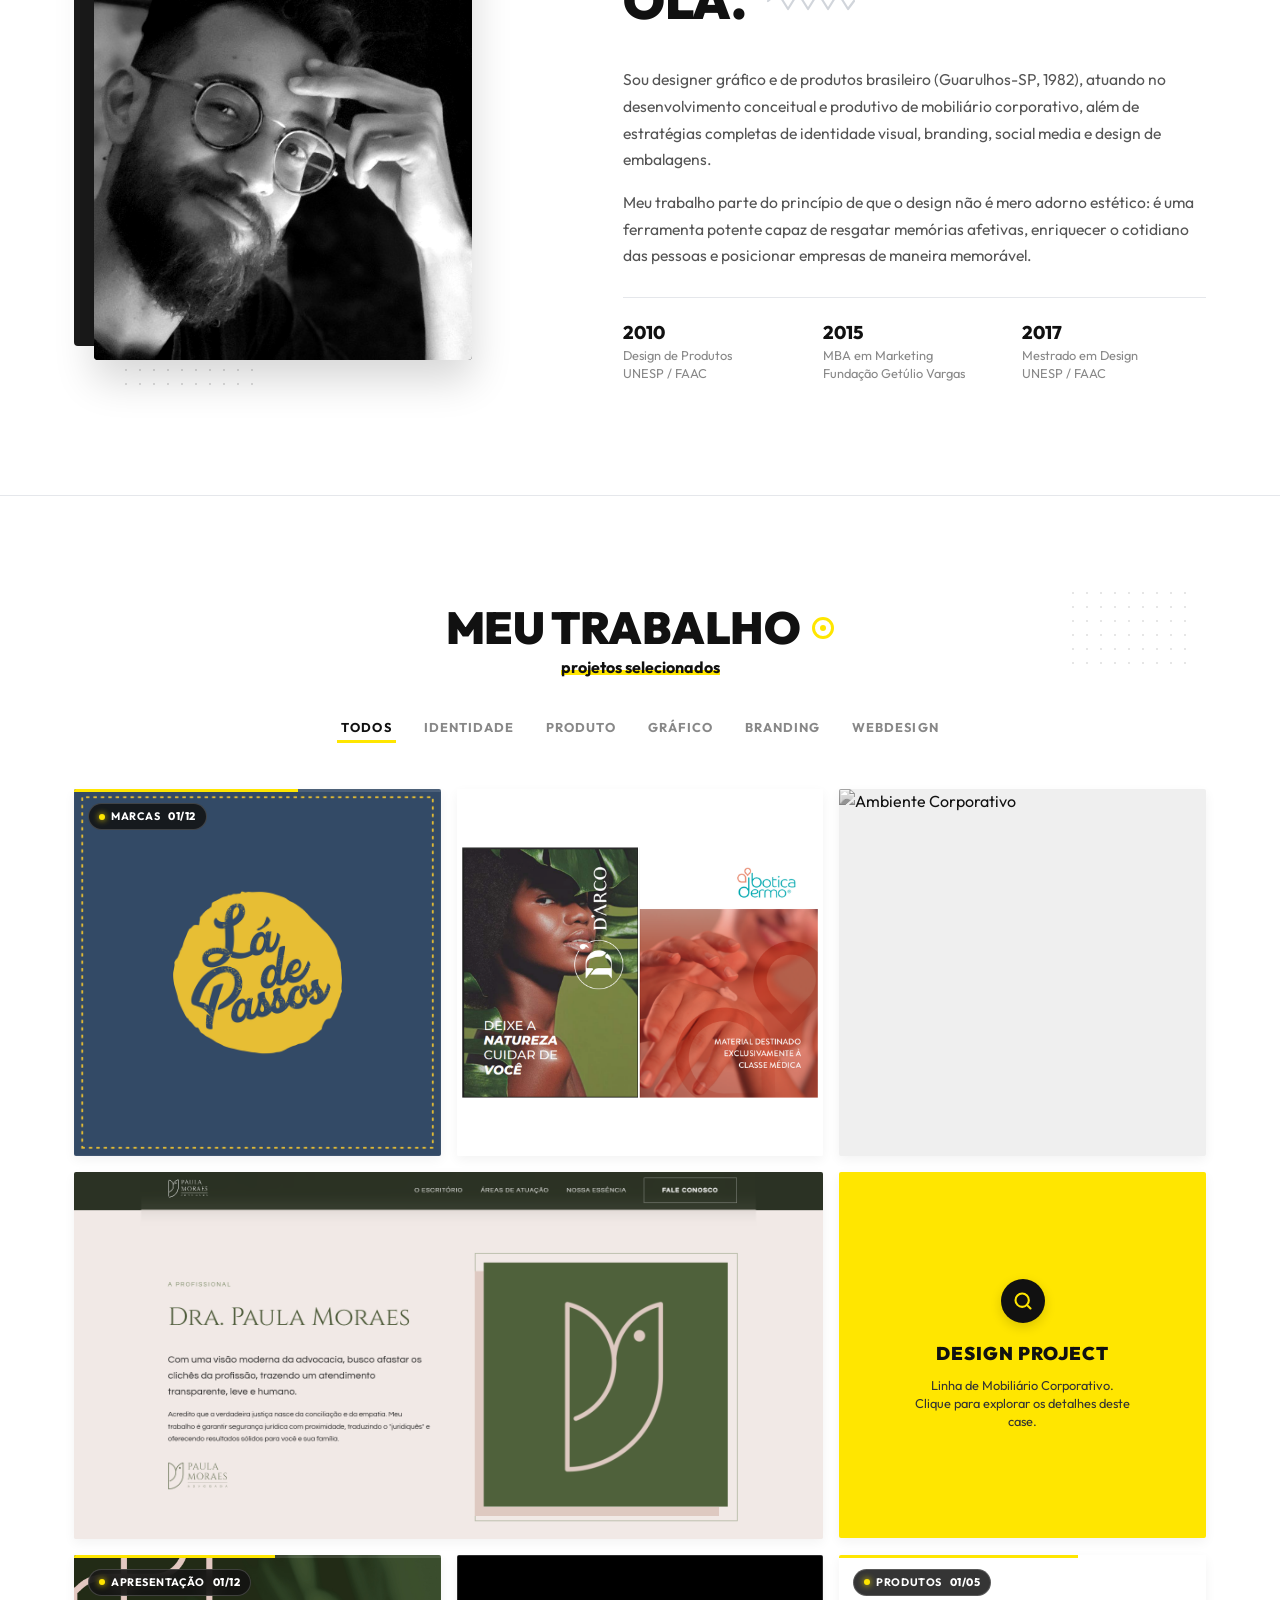
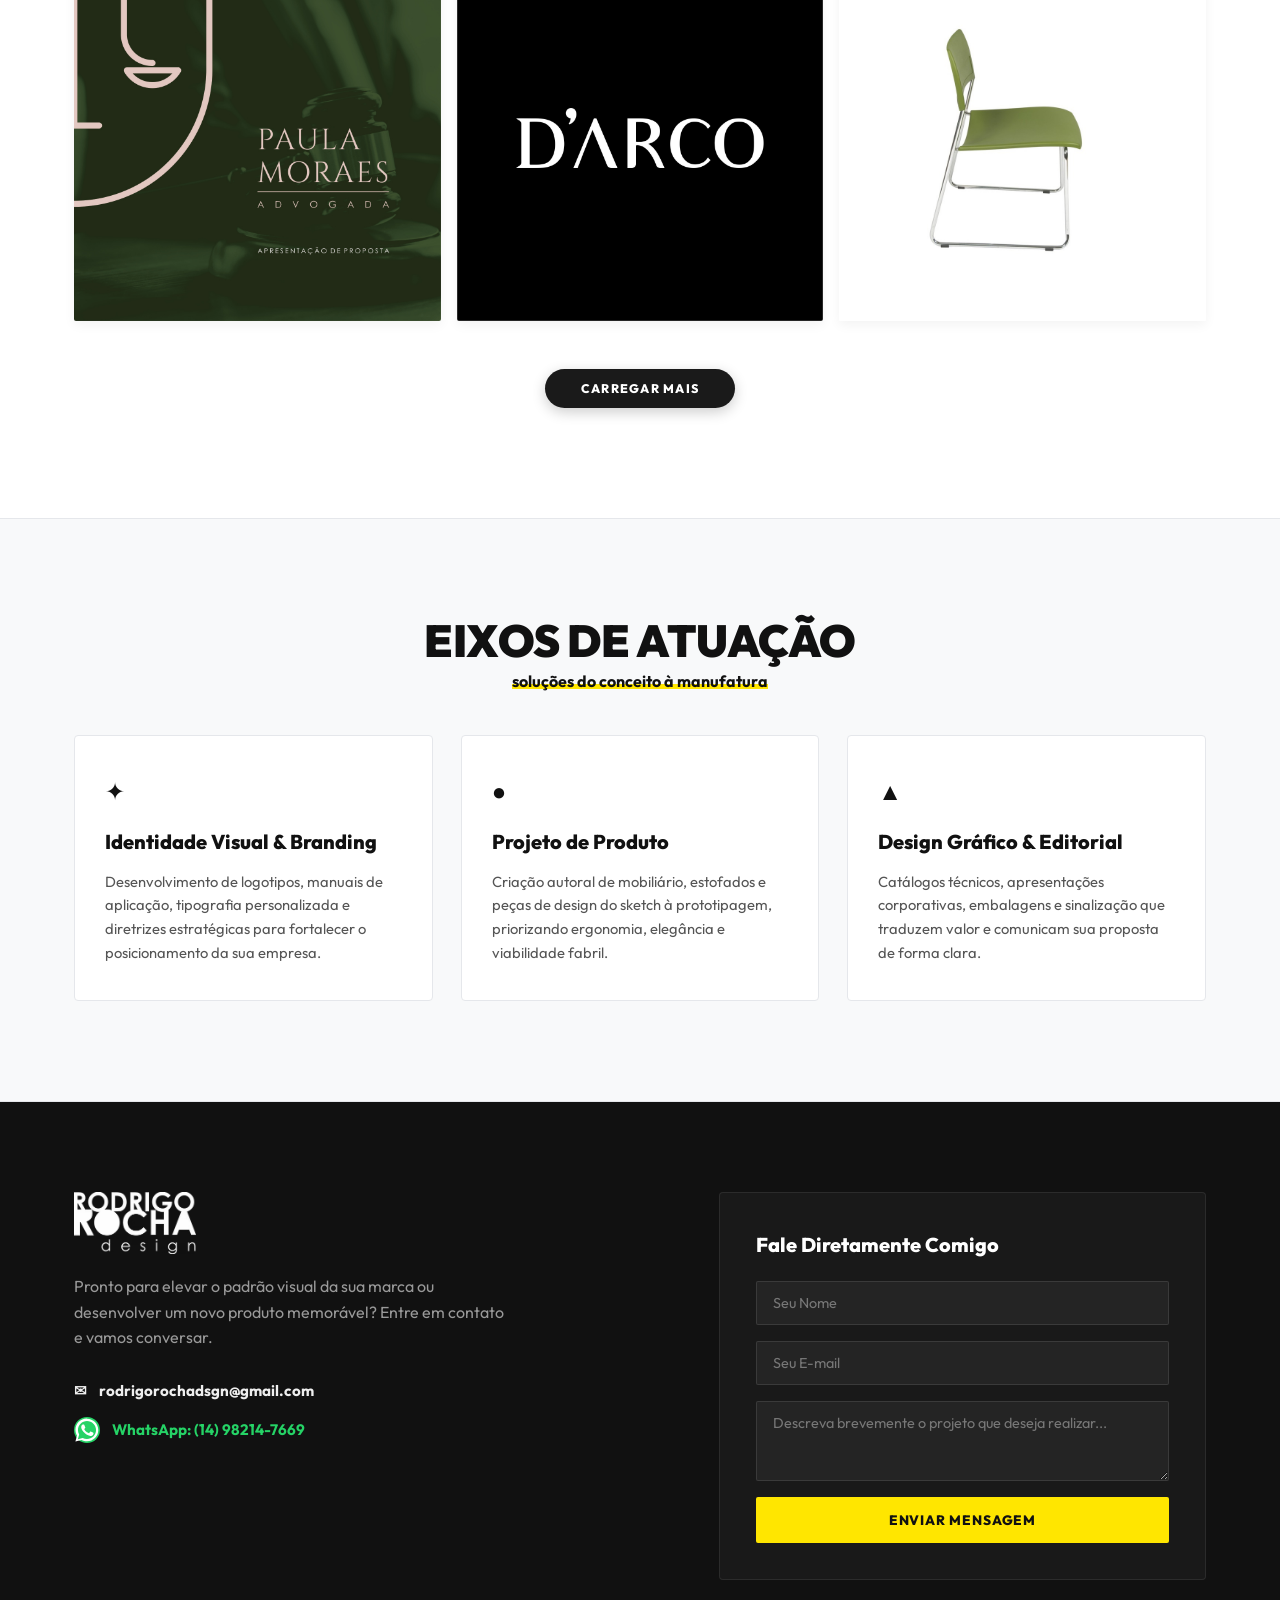
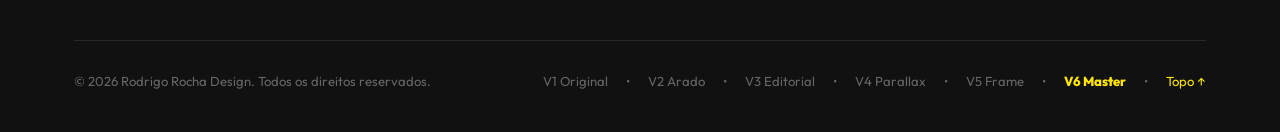
==== commit 7d510de4: "feat: atualiza index.html padrão para versão v6 master com fundo mestre e carrosséis" ====
--- a/index.html
+++ b/index.html
@@ -1,249 +1,601 @@
 <!DOCTYPE html>
 <html lang="pt-BR">
+
 <head>
     <meta charset="UTF-8">
     <meta name="viewport" content="width=device-width, initial-scale=1.0">
-    <meta name="description" content="Rodrigo Rocha Design - Portfólio de Design Gráfico, Produto e Identidade Visual.">
-    <title>Rodrigo Rocha Design</title>
-    
-    <!-- Fonte Outfit -->
+    <meta name="description"
+        content="Rodrigo Rocha Design — Portfólio V4 Parallax Edition. Efeitos de Camadas Multi-Depth: Ghosting, Tons sobre Tons, Desfoque Blur e Outlines.">
+    <title>Rodrigo Rocha Design — Portfólio v4 (Camadas Parallax 3D)</title>
+
+    <!-- Google Fonts: Outfit -->
     <link rel="preconnect" href="https://fonts.googleapis.com">
     <link rel="preconnect" href="https://fonts.gstatic.com" crossorigin>
-    <link href="https://fonts.googleapis.com/css2?family=Outfit:wght@300;400;500;600;700&display=swap" rel="stylesheet">
-    
-    <!-- CSS -->
-    <link rel="stylesheet" href="css/style.css">
+    <link href="https://fonts.googleapis.com/css2?family=Outfit:wght@300;400;500;600;700;800;900&display=swap"
+        rel="stylesheet">
+
+    <!-- Estilos v4 Parallax -->
+    <link rel="stylesheet" href="css/style-v6.css">
 </head>
+
 <body>
 
-    <!-- Header / Navigation -->
-    <header class="header">
-        <div class="container header-container">
-            <a href="#" class="logo">
-                <img src="Identidade/logo RODRIGO.jpg" alt="Rodrigo Rocha Design Logo" class="logo-img">
+    <!-- ==========================================
+         CABEÇALHO / NAVBAR FIXA COM LOGO OFICIAL
+         ========================================== -->
+    <header class="header-v4">
+        <div class="container header-inner">
+            <a href="#inicio" class="brand-link" title="Rodrigo Rocha Design">
+                <picture>
+                    <source srcset="Identidade/RRDesgin.gif" type="image/avif">
+                    <img src="Identidade/RRDesgin.gif" onerror="this.onerror=null; this.src='Identidade/RRDesgin.png';"
+                        alt="Rodrigo Rocha Design" class="brand-logo-img">
+                </picture>
             </a>
-            
-            <button class="mobile-menu-btn" aria-label="Abrir Menu">
+
+            <nav>
+                <ul class="nav-links">
+                    <li><a href="#inicio" class="nav-link active">Início</a></li>
+                    <li><a href="#manifesto" class="nav-link">Manifesto</a></li>
+                    <li><a href="#sobre" class="nav-link">Sobre</a></li>
+                    <li><a href="#portfolio" class="nav-link">Projetos</a></li>
+                    <li><a href="#servicos" class="nav-link">Serviços</a></li>
+                    <li><a href="#contato" class="nav-link">Contato</a></li>
+                </ul>
+            </nav>
+
+            <button class="mobile-toggle" aria-label="Abrir Menu">
                 <span></span>
                 <span></span>
                 <span></span>
             </button>
-
-            <nav class="nav-menu">
-                <ul class="nav-list">
-                    <li><a href="#inicio" class="nav-link">Início</a></li>
-                    <li><a href="#servicos" class="nav-link">Serviços</a></li>
-                    <li><a href="#portfolio" class="nav-link">Portfólio</a></li>
-                    <li><a href="#sobre" class="nav-link">Sobre</a></li>
-                </ul>
-                <a href="#contato" class="btn btn-primary nav-cta">Falar com Rodrigo</a>
-            </nav>
         </div>
     </header>
 
     <main>
-        <!-- Hero Section -->
-        <section id="inicio" class="hero">
-            <div class="container hero-container">
-                <div class="hero-content scroll-reveal">
-                    <span class="hero-subtitle">Design Gráfico & Produto</span>
-                    <h1 class="hero-title">Um bom design é capaz de destacar a sua marca e fortalecer a relação da sua empresa com os clientes.</h1>
-                    <p class="hero-description">Transformando a memória afetiva em produtos que promovem o bem-estar nas relações humanas.</p>
-                    <div class="hero-buttons">
-                        <a href="#portfolio" class="btn btn-primary">Ver Projetos</a>
-                        <a href="#servicos" class="btn btn-secondary">Conhecer Serviços</a>
-                    </div>
+        <!-- ==========================================
+             HERO SECTION V6 — BACKGROUND EDITORIAL SPLIT-FRAME MASTER
+             ========================================== -->
+        <section id="inicio" class="hero-v6">
+            <div class="container hero-v6-container">
+                <div class="hero-v6-tag-top">
+                    Created by <strong>Rodrigo Rocha Design</strong>
+                </div>
+
+                <h1 class="hero-v6-title">
+                    RODRIGO<br><span>ROCHA</span>
+                </h1>
+
+                <p class="hero-v6-manifesto">
+                    Sou <strong>designer gráfico e de produtos brasileiro</strong> (Guarulhos-SP, 1982), atuando no desenvolvimento conceitual e produtivo de <strong>mobiliário corporativo e residencial</strong>, além de estratégias completas de <strong>identidade visual e branding</strong>.
+                </p>
+
+                <p class="hero-v6-subtext">
+                    Meu trabalho parte do princípio de que o design não é mero adorno estético: é uma ferramenta potente capaz de resgatar memórias afetivas, enriquecer o cotidiano das pessoas e posicionar empresas de maneira memorável.
+                </p>
+
+                <div class="hero-v6-actions">
+                    <a href="#portfolio" class="btn-hero-v6-primary">
+                        Explorar Portfólio ↓
+                    </a>
+                    <a href="#contato" class="btn-hero-v6-secondary">
+                        Iniciar Conversa ↗
+                    </a>
                 </div>
             </div>
         </section>
 
-        <!-- Serviços Section -->
-        <section id="servicos" class="services">
+        <!-- ==========================================
+             SEÇÃO SHOWCASE PARALLAX (SCROLL DEPTH)
+             ========================================== -->
+        <section id="manifesto" class="parallax-showcase-section">
+            <div class="showcase-layers-wrap" aria-hidden="true">
+                <!-- Camada Profunda Desfocada com Scroll Parallax -->
+                <img src="Identidade/RRDesgin-hd.png" alt="" class="showcase-bg-layer">
+                <!-- Camada de Contorno com Velocidade Intermediária -->
+                <img src="Identidade/RRDesgin-outline-hd.png" alt="" class="showcase-outline-layer">
+            </div>
+
+            <div class="parallax-showcase-overlay" aria-hidden="true"></div>
+
+            <div class="parallax-showcase-content">
+                <span class="parallax-showcase-badge">✦ Manifesto de Design ✦</span>
+                <h2 class="parallax-showcase-title">O design que transforma a memória afetiva em matéria</h2>
+                <p class="parallax-showcase-desc">
+                    Cada linha, textura e proporção é concebida para criar vínculos duradouros entre o usuário e o
+                    objeto, unindo precisão técnica, camadas de profundidade e sensibilidade estética.
+                </p>
+                <a href="#portfolio" class="btn-pill-yellow">Explorar Projetos Selecionados</a>
+            </div>
+        </section>
+
+        <!-- ==========================================
+             SEÇÃO SOBRE (QUEM SOU EU / HELLO)
+             ========================================== -->
+        <section id="sobre" class="about-v4">
+            <div class="container about-grid">
+                <!-- Coluna Esquerda: Moldura Deslocada e Detalhes Geométricos -->
+                <div class="about-visual-comp">
+                    <div class="about-backdrop-frame" aria-hidden="true"></div>
+
+                    <!-- Acento Círculo Concêntrico Amarelo -->
+                    <div class="about-target-badge">
+                        <span class="target-accent"></span>
+                    </div>
+
+                    <div class="about-photo-card">
+                        <img src="Identidade/rodrigo-rocha-pb.jpg" alt="Rodrigo Rocha Designer" class="about-photo">
+                    </div>
+
+                    <div class="dot-grid dark-dots about-dot-pattern" aria-hidden="true"></div>
+                </div>
+
+                <!-- Coluna Direita: Conteúdo Editorial -->
+                <div class="about-text-content">
+                    <span class="about-subtitle">quem sou eu</span>
+
+                    <div class="about-title-row">
+                        <h2 class="about-main-heading">OLÁ.</h2>
+
+                        <!-- Elemento Gráfico de Ondas Zigue-zague SVG -->
+                        <svg class="zigzag-wave" viewBox="0 0 90 24" aria-hidden="true">
+                            <path d="M 2 12 L 12 4 L 22 20 L 32 4 L 42 20 L 52 4 L 62 20 L 72 4 L 82 20 L 88 12" />
+                        </svg>
+                    </div>
+
+                    <div class="about-paragraphs">
+                        <p>
+                            Sou designer gráfico e de produtos brasileiro (Guarulhos-SP, 1982), atuando no
+                            desenvolvimento conceitual e produtivo de mobiliário corporativo, além de estratégias
+                            completas de identidade visual, branding, social media e design de embalagens.
+                        </p>
+                        <p>
+                            Meu trabalho parte do princípio de que o design não é mero adorno estético: é uma ferramenta
+                            potente capaz de resgatar memórias afetivas, enriquecer o cotidiano das pessoas e posicionar
+                            empresas de maneira memorável.
+                        </p>
+                    </div>
+
+                    <!-- Credenciais Acadêmicas -->
+                    <div class="about-credentials">
+                        <div class="cred-item">
+                            <span class="cred-year">2010</span>
+                            <span class="cred-desc">Design de Produtos<br>UNESP / FAAC</span>
+                        </div>
+                        <div class="cred-item">
+                            <span class="cred-year">2015</span>
+                            <span class="cred-desc">MBA em Marketing<br>Fundação Getúlio Vargas</span>
+                        </div>
+                        <div class="cred-item">
+                            <span class="cred-year">2017</span>
+                            <span class="cred-desc">Mestrado em Design<br>UNESP / FAAC</span>
+                        </div>
+                    </div>
+                </div>
+            </div>
+        </section>
+
+        <!-- ==========================================
+             SEÇÃO PORTFÓLIO (MY WORK / AWESOME PROJECTS)
+             ========================================== -->
+        <section id="portfolio" class="portfolio-v4">
             <div class="container">
-                <div class="section-header scroll-reveal">
-                    <h2 class="section-title">Eixos de Atuação</h2>
-                    <p class="section-subtitle">Pilares de serviço que estruturam a nossa identidade.</p>
-                </div>
-                
-                <div class="services-grid">
-                    <div class="service-card scroll-reveal">
-                        <div class="service-icon">✦</div>
-                        <h3>Identidade</h3>
-                        <p>Criação de logo, papelaria, uniformes e revitalização completa de marca, construindo uma presença forte no mercado.</p>
-                    </div>
-                    
-                    <div class="service-card scroll-reveal" style="transition-delay: 0.1s;">
-                        <div class="service-icon">●</div>
+                <!-- Cabeçalho do Portfólio com Acentos da Referência -->
+                <div class="portfolio-header-area">
+                    <div class="dot-grid dark-dots portfolio-dots-top-right" aria-hidden="true"></div>
+
+                    <div class="portfolio-title-wrapper">
+                        <h2 class="portfolio-title">MEU TRABALHO</h2>
+                        <span class="target-accent"></span>
+                    </div>
+
+                    <span class="portfolio-subline"><span>projetos selecionados</span></span>
+
+                    <!-- Filtros de Categorias com Traço Amarelo Ativo -->
+                    <div class="portfolio-filters-v4">
+                        <button class="filter-btn-v4 active" data-filter="all">TODOS</button>
+                        <button class="filter-btn-v4" data-filter="identidade">IDENTIDADE</button>
+                        <button class="filter-btn-v4" data-filter="produto">PRODUTO</button>
+                        <button class="filter-btn-v4" data-filter="grafico">GRÁFICO</button>
+                        <button class="filter-btn-v4" data-filter="branding">BRANDING</button>
+                        <button class="filter-btn-v4" data-filter="webdesign">WEBDESIGN</button>
+                    </div>
+                </div>
+
+                <!-- Grid Fiel ao Modelo Visual -->
+                <div class="portfolio-grid-v4">
+                    <!-- Item 1: Identidade Visual / Marcas Criadas por Rodrigo Rocha (Showcase Animado) -->
+                    <div class="project-card-v4 card-preserve-colors card-slideshow" id="card-identidades-rodrigo" data-category="identidade"
+                        data-desc="Seleção de identidades visuais e marcas autorais desenvolvidas pelo designer Rodrigo Rocha para clientes de diversos segmentos: Lá de Passos, Donna Seguros, SLJA Seguros, Cardio Up!, Solarian Energy, Equalizando, Clarice Revisa, 2punto2, Derm+, Isabela Costa Coach, BraCash e Geovana Melo.">
+                        
+                        <!-- Trilho de Slides de Marcas -->
+                        <div class="slideshow-track">
+                            <img src="Clientes/Marcas/01_LaDePassos.png" alt="Lá de Passos - Gastronomia Artesanal" class="slide-item active" data-title="Lá de Passos" data-sub="Gastronomia Artesanal" data-link="https://www.instagram.com/la.depassos/" data-link-text="@la.depassos ↗">
+                            <img src="Clientes/Marcas/03_DonnaSeguros.jpg" alt="Donna Seguros" class="slide-item" data-title="Donna Seguros" data-sub="Seguros & Benefícios">
+                            <img src="Clientes/Marcas/02_SLJASeguros.jpg" alt="SLJA Seguros" class="slide-item" data-title="SLJA Seguros" data-sub="Corretora de Seguros">
+                            <img src="Clientes/Marcas/07_CardioUp.png" alt="Cardio Up!" class="slide-item" data-title="Cardio Up!" data-sub="Saúde & Cardiologia">
+                            <img src="Clientes/Marcas/12_SolarianEnergy.png" alt="Solarian Energy" class="slide-item" data-title="Solarian Energy" data-sub="Energia Solar & Sustentabilidade">
+                            <img src="Clientes/Marcas/04_Equalizando.png" alt="Equalizando" class="slide-item" data-title="Equalizando" data-sub="Áudio & Produção Sonora">
+                            <img src="Clientes/Marcas/08_ClariceRevisa.png" alt="Clarice Revisa" class="slide-item" data-title="Clarice Revisa" data-sub="Revisão Textual & Editorial">
+                            <img src="Clientes/Marcas/05_2punto2.png" alt="2punto2" class="slide-item" data-title="2punto2" data-sub="Comunicação & Design">
+                            <img src="Clientes/Marcas/10_DermPlus.png" alt="Derm+ Giovanna Araújo" class="slide-item" data-title="Derm+ Giovanna Araújo" data-sub="Dermatologia & Estética">
+                            <img src="Clientes/Marcas/11_IsabelaCosta.png" alt="Isabela Costa" class="slide-item" data-title="Isabela Costa" data-sub="Life Coaching">
+                            <img src="Clientes/Marcas/06_BraCash.jpg" alt="BraCash" class="slide-item" data-title="BraCash" data-sub="Câmbio & Pagamentos">
+                            <img src="Clientes/Marcas/09_GeovanaMelo.png" alt="Geovana Melo" class="slide-item" data-title="Geovana Melo" data-sub="Fotografia Autoral">
+                        </div>
+
+                        <!-- Barra de Progresso Superior -->
+                        <div class="slideshow-progress-bar">
+                            <div class="slideshow-progress-fill"></div>
+                        </div>
+
+                        <!-- Badge Superior -->
+                        <div class="slideshow-badge">
+                            <span class="slideshow-pulse-dot"></span>
+                            <span>Marcas</span>
+                            <span class="slideshow-counter">01/12</span>
+                        </div>
+
+                        <!-- Setas de Navegação Manual -->
+                        <div class="slideshow-nav-arrows">
+                            <button class="slideshow-nav-btn prev" aria-label="Marca anterior">&#10094;</button>
+                            <button class="slideshow-nav-btn next" aria-label="Próxima marca">&#10095;</button>
+                        </div>
+
+                        <div class="project-overlay-info">
+                            <span class="project-tag">IDENTIDADE</span>
+                            <h3 class="project-title dynamic-title">Lá de Passos</h3>
+                            <p class="slideshow-sub-caption dynamic-sub">Gastronomia Artesanal</p>
+                            <div class="dynamic-link-area">
+                                <a href="https://www.instagram.com/la.depassos/" target="_blank" rel="noopener noreferrer" class="insta-sub-link">
+                                    <svg class="insta-icon-svg" viewBox="0 0 24 24" fill="none" stroke="currentColor">
+                                        <rect x="2" y="2" width="20" height="20" rx="5" ry="5"></rect>
+                                        <path d="M16 11.37A4 4 0 1 1 12.63 8 4 4 0 0 1 16 11.37z"></path>
+                                        <line x1="17.5" y1="6.5" x2="17.51" y2="6.5"></line>
+                                    </svg>
+                                    <span>@la.depassos ↗</span>
+                                </a>
+                            </div>
+                        </div>
+                    </div>
+
+                    <!-- Item 2: Catálogos Editoriais / Gráfico (Instagram D'Arco & Botica Dermo) -->
+                    <div class="project-card-v4 card-white-bg card-preserve-colors" data-category="grafico"
+                        data-desc="Design gráfico editorial e criação de catálogos comerciais desenvolvidos para Botica Dermo e D'Arco Cosméticos.">
+                        
+                        <!-- Zonas de clique direto sobre cada catálogo -->
+                        <div class="dual-click-areas">
+                            <a href="https://www.instagram.com/darcoprofessional/" target="_blank" rel="noopener noreferrer" class="dual-click-area" title="Instagram D'Arco (@darcoprofessional)"></a>
+                            <a href="https://www.instagram.com/boticadermo/" target="_blank" rel="noopener noreferrer" class="dual-click-area" title="Instagram Botica Dermo (@boticadermo)"></a>
+                        </div>
+
+                        <img src="Clientes/image.png" alt="Catálogos Editoriais D'Arco & Botica Dermo">
+
+                        <div class="project-overlay-info">
+                            <span class="project-tag">GRÁFICO</span>
+                            <h3 class="project-title">Catálogos Editoriais</h3>
+                            <div class="dual-insta-links">
+                                <a href="https://www.instagram.com/darcoprofessional/" target="_blank" rel="noopener noreferrer" class="insta-pill-link" title="Instagram D'Arco">
+                                    <svg class="insta-icon-svg" viewBox="0 0 24 24" fill="none" stroke="currentColor">
+                                        <rect x="2" y="2" width="20" height="20" rx="5" ry="5"></rect>
+                                        <path d="M16 11.37A4 4 0 1 1 12.63 8 4 4 0 0 1 16 11.37z"></path>
+                                        <line x1="17.5" y1="6.5" x2="17.51" y2="6.5"></line>
+                                    </svg>
+                                    <span>D'Arco <strong>@darcoprofessional</strong> ↗</span>
+                                </a>
+                                <a href="https://www.instagram.com/boticadermo/" target="_blank" rel="noopener noreferrer" class="insta-pill-link" title="Instagram Botica Dermo">
+                                    <svg class="insta-icon-svg" viewBox="0 0 24 24" fill="none" stroke="currentColor">
+                                        <rect x="2" y="2" width="20" height="20" rx="5" ry="5"></rect>
+                                        <path d="M16 11.37A4 4 0 1 1 12.63 8 4 4 0 0 1 16 11.37z"></path>
+                                        <line x1="17.5" y1="6.5" x2="17.51" y2="6.5"></line>
+                                    </svg>
+                                    <span>Botica Dermo <strong>@boticadermo</strong> ↗</span>
+                                </a>
+                            </div>
+                        </div>
+                    </div>
+
+                    <!-- Item 3: Perspectiva Urbana / Branding -->
+                    <div class="project-card-v4" data-category="branding"
+                        data-desc="Reposicionamento estratégico de marca e materiais institucionais para o segmento imobiliário.">
+                        <img src="https://images.unsplash.com/photo-1497366216548-37526070297c?q=80&w=600&auto=format&fit=crop"
+                            alt="Ambiente Corporativo">
+                        <div class="project-overlay-info">
+                            <span class="project-tag">BRANDING</span>
+                            <h3 class="project-title">Sede Horizonte</h3>
+                        </div>
+                    </div>
+
+                    <!-- Item 4 (Alongado - Span 2): Website Institucional / Webdesign -->
+                    <div class="project-card-v4 card-col-span-2 card-preserve-colors" data-category="webdesign"
+                        data-desc="Design de interface, experiência do usuário e desenvolvimento web institucional para o escritório de advocacia Dra. Paula Moraes.">
+                        <img src="Clientes/DraPaulaMoraes-horizontal.png" alt="Website Dra. Paula Moraes - Advocacia">
+                        <div class="project-overlay-info">
+                            <span class="project-tag">WEBDESIGN</span>
+                            <h3 class="project-title">Dra. Paula Moraes Advocacia</h3>
+                        </div>
+                    </div>
+
+                    <!-- Item 5: CARD DE DESTAQUE AMARELO (Permanece no Mesmo Local) -->
+                    <div class="project-card-v4 featured-yellow-card" data-category="produto">
+                        <div class="search-icon-circle">
+                            <svg width="20" height="20" viewBox="0 0 24 24" fill="none" stroke="currentColor"
+                                stroke-width="2.5" stroke-linecap="round" stroke-linejoin="round">
+                                <circle cx="11" cy="11" r="8"></circle>
+                                <line x1="21" y1="21" x2="16.65" y2="16.65"></line>
+                            </svg>
+                        </div>
+                        <h3>DESIGN PROJECT</h3>
+                        <p>Linha de Mobiliário Corporativo. Clique para explorar os detalhes deste case.</p>
+                    </div>
+
+                    <!-- Item 7: Apresentação Rolante de Identidade Visual / Dra. Paula Roberta de Moraes - Advogada -->
+                    <div class="project-card-v4 card-preserve-colors card-slideshow" id="card-identidade-paula" data-category="identidade"
+                        data-desc="Apresentação de proposta completa de identidade visual desenvolvida para a Dra. Paula Roberta de Moraes — Advogada pelo designer Rodrigo Rocha. Conceito focado no equilíbrio entre a sobriedade tradicional do Direito e a elegância e sensibilidade feminina, traduzido no símbolo do pássaro / pomba da paz construído a partir das iniciais, paleta exclusiva em verde oliva profundo e nude, e tipografia Cinzel e Questrial.">
+                        
+                        <!-- Trilho de Slides da Apresentação da Dra. Paula Moraes -->
+                        <div class="slideshow-track">
+                            <img src="Clientes/DraPaulaMoraes-Identidade/slide_01.jpg" alt="Apresentação de Proposta - Capa" class="slide-item active" data-title="Dra. Paula Roberta de Moraes" data-sub="Capa Oficial da Apresentação">
+                            <img src="Clientes/DraPaulaMoraes-Identidade/slide_02.jpg" alt="Conceito e Palavras-Chave" class="slide-item" data-title="Conceito & Valores" data-sub="Harmonia, Leveza, Transparência, Seriedade">
+                            <img src="Clientes/DraPaulaMoraes-Identidade/slide_03.jpg" alt="Construção da Logo" class="slide-item" data-title="Construção da Marca" data-sub="Simbolismo e Tradição Jurídica">
+                            <img src="Clientes/DraPaulaMoraes-Identidade/slide_09.jpg" alt="Proposta 2 - Pomba da Paz" class="slide-item" data-title="Proposta Aprovada" data-sub="O Pássaro / Símbolo da Paz e Conciliação">
+                            <img src="Clientes/DraPaulaMoraes-Identidade/slide_10.jpg" alt="Logo Proposta 2 no Oliva" class="slide-item" data-title="Paula Moraes Advogada" data-sub="Aplicação no Verde Oliva Profundo">
+                            <img src="Clientes/DraPaulaMoraes-Identidade/slide_11.jpg" alt="Rationale Proposta 2" class="slide-item" data-title="Fundamentação Conceitual" data-sub="Equilíbrio entre Rigor e Sensibilidade">
+                            <img src="Clientes/DraPaulaMoraes-Identidade/slide_12.jpg" alt="Variações de Cor e Quadrantes" class="slide-item" data-title="Variações Cromáticas" data-sub="Oliva Profundo, Nude e Contraste">
+                            <img src="Clientes/DraPaulaMoraes-Identidade/slide_13.jpg" alt="Mockup em Papel Texturizado" class="slide-item" data-title="Aplicação em Papelaria" data-sub="Mockup Realista em Papel Texturizado">
+                            <img src="Clientes/DraPaulaMoraes-Identidade/slide_19.jpg" alt="A Tipografia" class="slide-item" data-title="Sistema Tipográfico" data-sub="Cinzel Serifada & Century Gothic">
+                            <img src="Clientes/DraPaulaMoraes-Identidade/slide_21.jpg" alt="As Cores" class="slide-item" data-title="Psicologia das Cores" data-sub="Oliva Escuro & Nude Fashion">
+                            <img src="Clientes/DraPaulaMoraes-Identidade/slide_22.jpg" alt="Paleta de Cores" class="slide-item" data-title="Paleta Completa" data-sub="Oliva Escuro, Oliva, Menta & Nude">
+                            <img src="Clientes/DraPaulaMoraes-Identidade/slide_23.jpg" alt="Rodrigo Rocha Design" class="slide-item" data-title="Rodrigo Rocha Design" data-sub="Encerramento da Apresentação">
+                        </div>
+
+                        <!-- Barra de Progresso Superior -->
+                        <div class="slideshow-progress-bar">
+                            <div class="slideshow-progress-fill"></div>
+                        </div>
+
+                        <!-- Badge Superior -->
+                        <div class="slideshow-badge">
+                            <span class="slideshow-pulse-dot"></span>
+                            <span>Apresentação</span>
+                            <span class="slideshow-counter">01/12</span>
+                        </div>
+
+                        <!-- Setas de Navegação Manual -->
+                        <div class="slideshow-nav-arrows">
+                            <button class="slideshow-nav-btn prev" aria-label="Slide anterior">&#10094;</button>
+                            <button class="slideshow-nav-btn next" aria-label="Próximo slide">&#10095;</button>
+                        </div>
+
+                        <div class="project-overlay-info">
+                            <span class="project-tag">IDENTIDADE</span>
+                            <h3 class="project-title dynamic-title">Dra. Paula Roberta de Moraes</h3>
+                            <p class="slideshow-sub-caption dynamic-sub">Advogada • Apresentação de Identidade Visual</p>
+                            <span class="slideshow-action-pill">
+                                <svg width="12" height="12" viewBox="0 0 24 24" fill="currentColor">
+                                    <polygon points="5 3 19 12 5 21 5 3"></polygon>
+                                </svg>
+                                Explorar Apresentação Completa (23 lâminas) ↗
+                            </span>
+                        </div>
+                    </div>
+
+                    <!-- Item 8: Branding Oficial / D'Arco Cosméticos -->
+                    <div class="project-card-v4 card-preserve-colors" data-category="branding"
+                        data-desc="Estratégia de branding, posicionamento e design de identidade para a D'Arco Cosméticos. Soluções de alto desempenho por meio de pesquisa, tecnologia e sensibilidade para profissionais da beleza e bem-estar.">
+                        <img src="Clientes/darco-logo.jpg" alt="D'Arco Cosméticos - Branding Oficial">
+                        <div class="project-overlay-info">
+                            <span class="project-tag">BRANDING</span>
+                            <h3 class="project-title">D'Arco Cosméticos</h3>
+                            <div class="dual-insta-links">
+                                <a href="https://darco.ind.br/quem-somos/" target="_blank" rel="noopener noreferrer" class="insta-pill-link" title="Site Oficial D'Arco">
+                                    <svg class="insta-icon-svg" viewBox="0 0 24 24" fill="none" stroke="currentColor">
+                                        <circle cx="12" cy="12" r="10"></circle>
+                                        <line x1="2" y1="12" x2="22" y2="12"></line>
+                                        <path d="M12 2a15.3 15.3 0 0 1 4 10 15.3 15.3 0 0 1-4 10 15.3 15.3 0 0 1-4-10 15.3 15.3 0 0 1 4-10z"></path>
+                                    </svg>
+                                    <span>Site Oficial <strong>darco.ind.br</strong> ↗</span>
+                                </a>
+                                <a href="https://www.instagram.com/darcoprofessional/" target="_blank" rel="noopener noreferrer" class="insta-pill-link" title="Instagram D'Arco">
+                                    <svg class="insta-icon-svg" viewBox="0 0 24 24" fill="none" stroke="currentColor">
+                                        <rect x="2" y="2" width="20" height="20" rx="5" ry="5"></rect>
+                                        <path d="M16 11.37A4 4 0 1 1 12.63 8 4 4 0 0 1 16 11.37z"></path>
+                                        <line x1="17.5" y1="6.5" x2="17.51" y2="6.5"></line>
+                                    </svg>
+                                    <span>Instagram <strong>@darcoprofessional</strong> ↗</span>
+                                </a>
+                            </div>
+                        </div>
+                    </div>
+
+                    <!-- Item 9: Design de Produto / Cadeiras Corporativas Rodrigo Rocha (Apresentação Rolante / Esmorecendo) -->
+                    <div class="project-card-v4 card-white-bg card-preserve-colors card-slideshow" id="card-produtos-rodrigo" data-category="produto"
+                        data-desc="Linha de cadeiras corporativas contemporâneas desenhadas por Rodrigo Rocha. Estrutura em aço cromado com assento e encosto ergonômicos em polímero injetado, com avançado sistema de empilhabilidade otimizada para ambientes corporativos, auditórios e espaços multifuncionais.">
+                        
+                        <!-- Trilho de Slides de Fotos de Produtos de Estúdio -->
+                        <div class="slideshow-track">
+                            <img src="imagens/produtos/quadrados/DSC_2018.jpg" alt="Cadeira Corporativa - Vista Lateral" class="slide-item active fit-contain" data-title="Cadeira Corporativa Rodrigo Rocha" data-sub="Vista Lateral • Perfil Ergonômico">
+                            <img src="imagens/produtos/quadrados/DSC_2021.jpg" alt="Cadeira Corporativa - Vista Traseira" class="slide-item fit-contain" data-title="Cadeira Corporativa Rodrigo Rocha" data-sub="Vista 3/4 Traseira • Geometria e Fixações">
+                            <img src="imagens/produtos/quadrados/DSC_2029.jpg" alt="Cadeira Corporativa - Vista Frontal" class="slide-item fit-contain" data-title="Cadeira Corporativa Rodrigo Rocha" data-sub="Vista 3/4 Frontal • Conforto e Leveza">
+                            <img src="imagens/produtos/quadrados/DSC_2040.jpg" alt="Sistema Empilhável - Vista Lateral" class="slide-item fit-contain" data-title="Sistema de Empilhabilidade" data-sub="Compactação Inteligente em Múltiplas Cores">
+                            <img src="imagens/produtos/quadrados/DSC_2042.jpg" alt="Sistema Empilhável - Perspectiva" class="slide-item fit-contain" data-title="Linha Contemporânea" data-sub="Cores Harmonizadas (Oliva, Azul e Grafite)">
+                        </div>
+
+                        <!-- Barra de Progresso Superior -->
+                        <div class="slideshow-progress-bar">
+                            <div class="slideshow-progress-fill"></div>
+                        </div>
+
+                        <!-- Badge Superior -->
+                        <div class="slideshow-badge">
+                            <span class="slideshow-pulse-dot"></span>
+                            <span>Produtos</span>
+                            <span class="slideshow-counter">01/05</span>
+                        </div>
+
+                        <!-- Setas de Navegação Manual -->
+                        <div class="slideshow-nav-arrows">
+                            <button class="slideshow-nav-btn prev" aria-label="Produto anterior">&#10094;</button>
+                            <button class="slideshow-nav-btn next" aria-label="Próximo produto">&#10095;</button>
+                        </div>
+
+                        <div class="project-overlay-info">
+                            <span class="project-tag">PRODUTO</span>
+                            <h3 class="project-title dynamic-title">Cadeiras Corporativas</h3>
+                            <p class="slideshow-sub-caption dynamic-sub">Design Rodrigo Rocha • Sistema Empilhável</p>
+                            <span class="slideshow-action-pill">
+                                ✦ Ver Detalhes de Manufatura
+                            </span>
+                        </div>
+                    </div>
+                </div>
+
+                <!-- Botão Centralizado Pill Preto -->
+                <div class="portfolio-actions">
+                    <button class="btn-load-more">CARREGAR MAIS</button>
+                </div>
+            </div>
+        </section>
+
+        <!-- ==========================================
+             SEÇÃO SERVIÇOS (EIXOS DE ATUAÇÃO)
+             ========================================== -->
+        <section id="servicos" class="services-v4">
+            <div class="container">
+                <div class="portfolio-header-area" style="margin-bottom: 20px;">
+                    <div class="portfolio-title-wrapper">
+                        <h2 class="portfolio-title">EIXOS DE ATUAÇÃO</h2>
+                    </div>
+                    <span class="portfolio-subline"><span>soluções do conceito à manufatura</span></span>
+                </div>
+
+                <div class="services-grid-v4">
+                    <div class="service-card-v4">
+                        <div class="service-icon-box">✦</div>
+                        <h3>Identidade Visual & Branding</h3>
+                        <p>Desenvolvimento de logotipos, manuais de aplicação, tipografia personalizada e diretrizes
+                            estratégicas para fortalecer o posicionamento da sua empresa.</p>
+                    </div>
+
+                    <div class="service-card-v4">
+                        <div class="service-icon-box">●</div>
                         <h3>Projeto de Produto</h3>
-                        <p>Desenvolvimento de produtos focados no bem-estar e funcionalidade, do conceito ao portfólio mobiliário corporativo e residencial.</p>
-                    </div>
-                    
-                    <div class="service-card scroll-reveal" style="transition-delay: 0.2s;">
-                        <div class="service-icon">▲</div>
-                        <h3>Design Gráfico</h3>
-                        <p>Criação de cartazes, folders, catálogos e comunicação visual para conectar a sua mensagem visualmente com seu público.</p>
-                    </div>
-                </div>
-            </div>
-        </section>
-
-        <!-- Portfólio Section -->
-        <section id="portfolio" class="portfolio">
-            <div class="container">
-                <div class="section-header scroll-reveal">
-                    <h2 class="section-title">Projetos em Destaque</h2>
-                    <p class="section-subtitle">Um olhar sobre trabalhos que unem função e emoção.</p>
-                </div>
-
-                <div class="portfolio-filters scroll-reveal">
-                    <button class="filter-btn active" data-filter="all">Todos</button>
-                    <button class="filter-btn" data-filter="identidade">Identidade</button>
-                    <button class="filter-btn" data-filter="produto">Produto</button>
-                    <button class="filter-btn" data-filter="grafico">Gráfico</button>
-                </div>
-
-                <div class="portfolio-grid">
-                    <!-- Item 1 -->
-                    <div class="portfolio-item scroll-reveal" data-category="identidade">
-                        <div class="portfolio-image">
-                            <img src="https://images.unsplash.com/photo-1600132806370-bf17e65e942f?q=80&w=600&auto=format&fit=crop" alt="Projeto Identidade">
-                        </div>
-                        <div class="portfolio-info">
-                            <h4>Branding Essencial</h4>
-                            <span>Identidade</span>
-                        </div>
-                    </div>
-                    
-                    <!-- Item 2 -->
-                    <div class="portfolio-item scroll-reveal" data-category="produto">
-                        <div class="portfolio-image">
-                            <img src="https://images.unsplash.com/photo-1505693314120-0d443867891c?q=80&w=600&auto=format&fit=crop" alt="Projeto Produto">
-                        </div>
-                        <div class="portfolio-info">
-                            <h4>Mobiliário Afetivo</h4>
-                            <span>Produto</span>
-                        </div>
-                    </div>
-
-                    <!-- Item 3 -->
-                    <div class="portfolio-item scroll-reveal" data-category="grafico">
-                        <div class="portfolio-image">
-                            <img src="https://images.unsplash.com/photo-1611162617474-5b21e879e113?q=80&w=600&auto=format&fit=crop" alt="Projeto Gráfico">
-                        </div>
-                        <div class="portfolio-info">
-                            <h4>Comunicação Visual</h4>
-                            <span>Gráfico</span>
-                        </div>
-                    </div>
-                    
-                    <!-- Item 4 -->
-                    <div class="portfolio-item scroll-reveal" data-category="produto">
-                        <div class="portfolio-image">
-                            <img src="https://images.unsplash.com/photo-1533090161767-e6ffed986c88?q=80&w=600&auto=format&fit=crop" alt="Projeto Produto 2">
-                        </div>
-                        <div class="portfolio-info">
-                            <h4>Design Corporativo</h4>
-                            <span>Produto</span>
-                        </div>
-                    </div>
-                    
-                    <!-- Item 5 -->
-                    <div class="portfolio-item scroll-reveal" data-category="identidade">
-                        <div class="portfolio-image">
-                            <img src="https://images.unsplash.com/photo-1626785774573-4b799315345d?q=80&w=600&auto=format&fit=crop" alt="Projeto Identidade 2">
-                        </div>
-                        <div class="portfolio-info">
-                            <h4>Renovação de Marca</h4>
-                            <span>Identidade</span>
-                        </div>
-                    </div>
-
-                    <!-- Item 6 -->
-                    <div class="portfolio-item scroll-reveal" data-category="grafico">
-                        <div class="portfolio-image">
-                            <img src="https://images.unsplash.com/photo-1558655146-d09347e92766?q=80&w=600&auto=format&fit=crop" alt="Projeto Gráfico 2">
-                        </div>
-                        <div class="portfolio-info">
-                            <h4>Editorial & Catálogos</h4>
-                            <span>Gráfico</span>
-                        </div>
-                    </div>
-                </div>
-            </div>
-        </section>
-
-        <!-- Sobre Section -->
-        <section id="sobre" class="about">
-            <div class="container about-container">
-                <div class="about-image scroll-reveal">
-                    <img src="https://images.unsplash.com/photo-1507003211169-0a1dd7228f2d?q=80&w=600&auto=format&fit=crop" alt="Rodrigo Rocha">
-                </div>
-                <div class="about-content scroll-reveal">
-                    <h2 class="section-title">Sobre Rodrigo Rocha</h2>
-                    <p>Designer de produtos brasileiro (Guarulhos-SP, 1982), atua no mercado desde 2011 focando na interseção entre a estética visual e o design de mobiliário corporativo e residencial.</p>
-                    <p>Com a <strong>memória afetiva como inspiração</strong>, Rodrigo transforma conceitos em produtos tangíveis e identidades visuais marcantes, promovendo sempre o bem-estar nas relações humanas e corporativas.</p>
-                    
-                    <div class="timeline">
-                        <div class="timeline-item">
-                            <div class="timeline-year">2010</div>
-                            <div class="timeline-desc">Graduação em Design de Produtos<br><small>UNESP/FAAC – Bauru</small></div>
-                        </div>
-                        <div class="timeline-item">
-                            <div class="timeline-year">2015</div>
-                            <div class="timeline-desc">MBA em Marketing<br><small>Fundação Getúlio Vargas</small></div>
-                        </div>
-                        <div class="timeline-item">
-                            <div class="timeline-year">2017</div>
-                            <div class="timeline-desc">Mestrado em Design<br><small>UNESP/FAAC – Bauru</small></div>
-                        </div>
+                        <p>Criação autoral de mobiliário, estofados e peças de design do sketch à prototipagem,
+                            priorizando ergonomia, elegância e viabilidade fabril.</p>
+                    </div>
+
+                    <div class="service-card-v4">
+                        <div class="service-icon-box">▲</div>
+                        <h3>Design Gráfico & Editorial</h3>
+                        <p>Catálogos técnicos, apresentações corporativas, embalagens e sinalização que traduzem valor e
+                            comunicam sua proposta de forma clara.</p>
                     </div>
                 </div>
             </div>
         </section>
     </main>
 
-    <!-- Footer / Contato -->
-    <footer id="contato" class="footer">
-        <div class="container footer-container">
-            <div class="footer-info scroll-reveal">
-                <h3>Vamos criar algo juntos?</h3>
-                <p>Estou disponível para novos projetos e colaborações. Entre em contato para discutirmos a sua próxima grande ideia.</p>
-                <div class="contact-links">
-                    <a href="mailto:rodrigorochadsgn@gmail.com" class="contact-link">rodrigorochadsgn@gmail.com</a>
-                    <a href="https://wa.me/5514982147669" target="_blank" class="contact-link whatsapp-link">
-                        <img src="Identidade/Whatsapp1.png" alt="WhatsApp" class="wa-icon"> Conversar no WhatsApp
-                    </a>
-                </div>
-            </div>
-            
-            <div class="footer-form scroll-reveal">
-                <form action="#" method="POST" class="contact-form">
-                    <div class="form-group">
-                        <input type="text" placeholder="Seu Nome" required>
-                    </div>
-                    <div class="form-group">
-                        <input type="email" placeholder="Seu Email" required>
-                    </div>
-                    <div class="form-group">
-                        <textarea placeholder="Como posso te ajudar?" rows="4" required></textarea>
-                    </div>
-                    <button type="submit" class="btn btn-primary w-100">Enviar Mensagem</button>
-                </form>
-            </div>
-        </div>
-        
-        <div class="footer-bottom">
-            <div class="container footer-bottom-container">
+    <!-- ==========================================
+         RODAPÉ & CONTATO COM LOGO OFICIAL E WHATSAPP
+         ========================================== -->
+    <footer id="contato" class="footer-v4">
+        <div class="container">
+            <div class="footer-top-grid">
+                <!-- Informações e Canais de Contato -->
+                <div class="footer-brand-col">
+                    <picture>
+                        <source srcset="Identidade/RRDesgin.gif" type="image/avif">
+                        <img src="Identidade/RRDesgin.gif"
+                            onerror="this.onerror=null; this.src='Identidade/RRDesgin.png';" alt="Rodrigo Rocha Design"
+                            class="footer-brand-logo">
+                    </picture>
+                    <p>
+                        Pronto para elevar o padrão visual da sua marca ou desenvolver um novo produto memorável? Entre
+                        em contato e vamos conversar.
+                    </p>
+
+                    <div class="footer-contact-actions">
+                        <a href="mailto:rodrigorochadsgn@gmail.com" class="contact-action-item">
+                            <span>✉</span> rodrigorochadsgn@gmail.com
+                        </a>
+                        <a href="https://wa.me/5514982147669" target="_blank"
+                            class="contact-action-item contact-whatsapp-item">
+                            <img src="Identidade/whatsapp.svg" alt="WhatsApp Oficial" class="contact-icon-svg">
+                            WhatsApp: (14) 98214-7669
+                        </a>
+                    </div>
+                </div>
+
+                <!-- Formulário de Mensagem Direta -->
+                <div class="footer-form-col">
+                    <h3>Fale Diretamente Comigo</h3>
+                    <form class="footer-form"
+                        onsubmit="event.preventDefault(); alert('Obrigado pelo contato! Rodrigo responderá em breve.');">
+                        <input type="text" class="form-field" placeholder="Seu Nome" required>
+                        <input type="email" class="form-field" placeholder="Seu E-mail" required>
+                        <textarea class="form-field" rows="3"
+                            placeholder="Descreva brevemente o projeto que deseja realizar..." required></textarea>
+                        <button type="submit" class="btn-submit-v4">Enviar Mensagem</button>
+                    </form>
+                </div>
+            </div>
+
+            <div class="footer-bottom-bar">
                 <p>&copy; 2026 Rodrigo Rocha Design. Todos os direitos reservados.</p>
-                <div class="social-links">
-                    <a href="#">Instagram</a>
-                    <a href="#">LinkedIn</a>
+                <div class="footer-social-links">
+                    <a href="index-v1.html">V1 Original</a>
+                    <span>•</span>
+                    <a href="index-v2.html">V2 Arado</a>
+                    <span>•</span>
+                    <a href="index-v3.html">V3 Editorial</a>
+                    <span>•</span>
+                    <a href="index-v4.html">V4 Parallax</a>
+                    <span>•</span>
+                    <a href="index-v5.html">V5 Frame</a>
+                    <span>•</span>
+                    <a href="index-v6.html" style="color: var(--cor-destaque); font-weight: 800;">V6 Master</a>
+                    <span>•</span>
+                    <a href="#inicio" style="color: var(--cor-destaque);">Topo ↑</a>
                 </div>
             </div>
         </div>
     </footer>
 
-    <!-- Script JS -->
-    <script src="js/main.js"></script>
+    <!-- ==========================================
+         BOTÃO FLUTUANTE COM LOGO ORIGINAL DO WHATSAPP
+         ========================================== -->
+    <a href="https://wa.me/5514982147669" target="_blank" class="whatsapp-floating-btn" title="Conversar no WhatsApp">
+        <img src="Identidade/whatsapp.svg" alt="WhatsApp Oficial" class="whatsapp-svg-icon">
+    </a>
+
+    <!-- ==========================================
+         MODAL / LIGHTBOX DE PROJETO
+         ========================================== -->
+    <div id="project-modal" class="project-modal" aria-hidden="true">
+        <div class="modal-content-box">
+            <button id="modal-close" class="modal-close-btn" aria-label="Fechar Modal">&times;</button>
+            <div class="modal-img-wrap">
+                <img id="modal-img" src="" alt="Projeto">
+            </div>
+            <div class="modal-body">
+                <div class="modal-nav-container" id="modal-nav-container">
+                    <button type="button" class="modal-nav-btn" id="modal-nav-prev">&#10094; Anterior</button>
+                    <span class="modal-slide-counter-badge" id="modal-slide-counter">Lâmina 1 de 23</span>
+                    <button type="button" class="modal-nav-btn" id="modal-nav-next">Próxima &#10095;</button>
+                </div>
+                <div id="modal-tag" class="modal-tag">CATEGORIA</div>
+                <h3 id="modal-title" class="modal-title">Título do Projeto</h3>
+                <p id="modal-desc" class="modal-desc">Descrição detalhada do projeto.</p>
+                <a href="https://wa.me/5514982147669" target="_blank" class="modal-zap-btn">
+                    <img src="Identidade/whatsapp.svg" alt="WhatsApp Oficial" class="modal-zap-svg"> Discutir Projeto
+                    Semelhante
+                </a>
+            </div>
+        </div>
+    </div>
+
+    <!-- Scripts v4 Parallax -->
+    <script src="js/main-v6.js"></script>
 </body>
-</html>
+
+</html>
--- a/css/style-v6.css
+++ b/css/style-v6.css
@@ -0,0 +1,2373 @@
+
+/* =========================================================================
+   HERO SECTION V6 — BACKGROUND EDITORIAL SPLIT-FRAME MASTER (GFX TUTORIALS)
+   ========================================================================= */
+.hero-v6 {
+    position: relative;
+    min-height: 100vh;
+    background-color: #0A0A0A;
+    background-image: url('../Identidade/RodrigoRocha-bg-v6-master.jpg');
+    background-size: cover;
+    background-position: center right;
+    background-repeat: no-repeat;
+    display: flex;
+    align-items: center;
+    overflow: hidden;
+    padding-top: 100px;
+    padding-bottom: 60px;
+}
+
+/* Overlay Suave de Reforço de Legibilidade à Esquerda */
+.hero-v6::before {
+    content: '';
+    position: absolute;
+    inset: 0;
+    background: linear-gradient(to right, rgba(10, 10, 10, 0.82) 0%, rgba(10, 10, 10, 0.35) 35%, transparent 52%);
+    pointer-events: none;
+    z-index: 1;
+}
+
+.hero-v6-container {
+    position: relative;
+    z-index: 3;
+    display: flex;
+    flex-direction: column;
+    justify-content: center;
+    max-width: 680px;
+    margin-left: 0;
+}
+
+.hero-v6-tag-top {
+    font-size: 0.75rem;
+    font-weight: 800;
+    letter-spacing: 0.16em;
+    text-transform: uppercase;
+    color: #999999;
+    margin-bottom: 20px;
+}
+
+.hero-v6-tag-top strong {
+    color: #FFFFFF;
+}
+
+.hero-v6-title {
+    font-size: clamp(3.2rem, 6.2vw, 5.4rem);
+    font-weight: 900;
+    line-height: 0.98;
+    letter-spacing: -0.03em;
+    text-transform: uppercase;
+    color: #FFFFFF;
+    margin-bottom: 24px;
+    text-shadow: 0 4px 20px rgba(0, 0, 0, 0.6);
+}
+
+.hero-v6-title span {
+    color: var(--cor-destaque);
+}
+
+.hero-v6-manifesto {
+    font-size: clamp(1.05rem, 1.35vw, 1.25rem);
+    line-height: 1.6;
+    color: #E6E6E6;
+    margin-bottom: 20px;
+    text-shadow: 0 2px 10px rgba(0, 0, 0, 0.5);
+}
+
+.hero-v6-manifesto strong {
+    color: var(--cor-destaque);
+    font-weight: 700;
+}
+
+.hero-v6-subtext {
+    font-size: 0.95rem;
+    line-height: 1.7;
+    color: #A5A5A5;
+    margin-bottom: 34px;
+    border-left: 3px solid var(--cor-destaque);
+    padding-left: 16px;
+    text-shadow: 0 2px 8px rgba(0, 0, 0, 0.5);
+}
+
+.hero-v6-actions {
+    display: flex;
+    align-items: center;
+    gap: 16px;
+    flex-wrap: wrap;
+}
+
+.btn-hero-v6-primary {
+    display: inline-flex;
+    align-items: center;
+    gap: 8px;
+    background-color: var(--cor-destaque);
+    color: var(--cor-destaque-texto);
+    font-size: 0.85rem;
+    font-weight: 800;
+    text-transform: uppercase;
+    letter-spacing: 0.08em;
+    padding: 14px 28px;
+    border-radius: 30px;
+    text-decoration: none;
+    transition: var(--transicao-suave);
+    box-shadow: 0 8px 24px rgba(255, 214, 0, 0.25);
+}
+
+.btn-hero-v6-primary:hover {
+    transform: translateY(-3px);
+    box-shadow: 0 12px 30px rgba(255, 214, 0, 0.4);
+    background-color: #FFE033;
+}
+
+.btn-hero-v6-secondary {
+    display: inline-flex;
+    align-items: center;
+    gap: 8px;
+    background: rgba(255, 255, 255, 0.08);
+    border: 1px solid rgba(255, 255, 255, 0.25);
+    color: #FFFFFF;
+    font-size: 0.85rem;
+    font-weight: 700;
+    text-transform: uppercase;
+    letter-spacing: 0.08em;
+    padding: 14px 26px;
+    border-radius: 30px;
+    text-decoration: none;
+    transition: var(--transicao-suave);
+    backdrop-filter: blur(8px);
+}
+
+.btn-hero-v6-secondary:hover {
+    background: rgba(255, 255, 255, 0.16);
+    border-color: #FFFFFF;
+    transform: translateY(-3px);
+}
+
+@media (max-width: 991px) {
+    .hero-v6 {
+        background-position: 70% center;
+    }
+
+    .hero-v6::before {
+        background: rgba(10, 10, 10, 0.78);
+    }
+
+    .hero-v6-container {
+        max-width: 100%;
+        text-align: center;
+    }
+
+    .hero-v6-subtext {
+        border-left: none;
+        border-top: 2px solid var(--cor-destaque);
+        padding-left: 0;
+        padding-top: 14px;
+    }
+
+    .hero-v6-actions {
+        justify-content: center;
+    }
+}
+
+
+/* =========================================================================
+   HERO SECTION V5 — EDITORIAL SPLIT-FRAME (ESTILO GFX TUTORIALS)
+   ========================================================================= */
+.hero-v5 {
+    position: relative;
+    min-height: 100vh;
+    background-color: #0A0A0A;
+    color: #FFFFFF;
+    display: flex;
+    align-items: center;
+    overflow: hidden;
+    padding-top: 100px;
+    padding-bottom: 60px;
+}
+
+/* Camada de Fundo Preto e Branco com Granulação Suave */
+.hero-v5-bg-layer {
+    position: absolute;
+    inset: 0;
+    width: 100%;
+    height: 100%;
+    background-image: linear-gradient(to right, rgba(10, 10, 10, 0.92) 0%, rgba(10, 10, 10, 0.7) 45%, rgba(10, 10, 10, 0.85) 100%),
+                      url('../Identidade/RodrigoRocha-hero-bw.jpg');
+    background-size: cover;
+    background-position: center right;
+    background-repeat: no-repeat;
+    opacity: 0.65;
+    filter: contrast(115%) brightness(55%);
+    z-index: 1;
+}
+
+/* Efeito de Vinheta e Ruído Editorial */
+.hero-v5-bg-layer::after {
+    content: '';
+    position: absolute;
+    inset: 0;
+    background: radial-gradient(circle at 70% 50%, transparent 20%, rgba(10, 10, 10, 0.8) 80%);
+    pointer-events: none;
+}
+
+.hero-v5-container {
+    position: relative;
+    z-index: 3;
+    display: grid;
+    grid-template-columns: 1.15fr 0.85fr;
+    align-items: center;
+    gap: 40px;
+}
+
+/* Coluna de Tipografia e Conteúdo Editorial */
+.hero-v5-content {
+    max-width: 620px;
+}
+
+.hero-v5-badge-top {
+    display: inline-flex;
+    align-items: center;
+    gap: 8px;
+    background: rgba(255, 255, 255, 0.08);
+    border: 1px solid rgba(255, 255, 255, 0.15);
+    padding: 6px 14px;
+    border-radius: 30px;
+    font-size: 0.75rem;
+    font-weight: 700;
+    letter-spacing: 0.12em;
+    text-transform: uppercase;
+    color: var(--cor-destaque);
+    margin-bottom: 24px;
+    backdrop-filter: blur(10px);
+}
+
+.hero-v5-badge-dot {
+    width: 6px;
+    height: 6px;
+    border-radius: 50%;
+    background-color: var(--cor-destaque);
+    box-shadow: 0 0 8px var(--cor-destaque);
+}
+
+.hero-v5-title {
+    font-size: clamp(2.8rem, 5.5vw, 4.8rem);
+    font-weight: 900;
+    line-height: 1.02;
+    letter-spacing: -0.02em;
+    text-transform: uppercase;
+    color: #FFFFFF;
+    margin-bottom: 24px;
+}
+
+.hero-v5-title span {
+    color: var(--cor-destaque);
+}
+
+.hero-v5-manifesto-lead {
+    font-size: clamp(1.05rem, 1.3vw, 1.25rem);
+    line-height: 1.6;
+    color: #E0E0E0;
+    font-weight: 400;
+    margin-bottom: 20px;
+}
+
+.hero-v5-manifesto-lead strong {
+    color: var(--cor-destaque);
+    font-weight: 700;
+}
+
+.hero-v5-subtext {
+    font-size: 0.95rem;
+    line-height: 1.7;
+    color: #A0A0A0;
+    margin-bottom: 32px;
+    border-left: 2px solid var(--cor-destaque);
+    padding-left: 16px;
+}
+
+.hero-v5-actions {
+    display: flex;
+    align-items: center;
+    gap: 16px;
+    flex-wrap: wrap;
+}
+
+.btn-hero-v5-primary {
+    display: inline-flex;
+    align-items: center;
+    gap: 8px;
+    background-color: var(--cor-destaque);
+    color: var(--cor-destaque-texto);
+    font-size: 0.85rem;
+    font-weight: 800;
+    text-transform: uppercase;
+    letter-spacing: 0.08em;
+    padding: 14px 28px;
+    border-radius: 30px;
+    text-decoration: none;
+    transition: var(--transicao-suave);
+    box-shadow: 0 8px 24px rgba(255, 214, 0, 0.25);
+}
+
+.btn-hero-v5-primary:hover {
+    transform: translateY(-3px);
+    box-shadow: 0 12px 30px rgba(255, 214, 0, 0.4);
+    background-color: #FFE033;
+}
+
+.btn-hero-v5-secondary {
+    display: inline-flex;
+    align-items: center;
+    gap: 8px;
+    background: rgba(255, 255, 255, 0.08);
+    border: 1px solid rgba(255, 255, 255, 0.2);
+    color: #FFFFFF;
+    font-size: 0.85rem;
+    font-weight: 700;
+    text-transform: uppercase;
+    letter-spacing: 0.08em;
+    padding: 14px 26px;
+    border-radius: 30px;
+    text-decoration: none;
+    transition: var(--transicao-suave);
+    backdrop-filter: blur(8px);
+}
+
+.btn-hero-v5-secondary:hover {
+    background: rgba(255, 255, 255, 0.16);
+    border-color: #FFFFFF;
+    transform: translateY(-3px);
+}
+
+/* Coluna da Moldura Editorial (O Efeito Vertical Retangular) */
+.hero-v5-visual-wrapper {
+    position: relative;
+    display: flex;
+    justify-content: center;
+    align-items: center;
+}
+
+.hero-v5-created-tag {
+    position: absolute;
+    top: -28px;
+    right: 30px;
+    font-size: 0.7rem;
+    font-weight: 700;
+    letter-spacing: 0.12em;
+    text-transform: uppercase;
+    color: #888888;
+}
+
+.hero-v5-created-tag strong {
+    color: #FFFFFF;
+}
+
+/* Moldura Vertical com Borda Branca Sólida Fina */
+.hero-v5-frame {
+    position: relative;
+    width: 320px;
+    height: 520px;
+    border: 3px solid #FFFFFF;
+    border-radius: 2px;
+    overflow: hidden;
+    box-shadow: 0 30px 80px rgba(0, 0, 0, 0.85),
+                0 0 40px rgba(0, 0, 0, 0.6);
+    background-color: #121212;
+    transition: transform 0.6s cubic-bezier(0.16, 1, 0.3, 1), box-shadow 0.6s ease;
+}
+
+.hero-v5-frame:hover {
+    transform: translateY(-8px) scale(1.02);
+    box-shadow: 0 35px 90px rgba(0, 0, 0, 0.95), 0 0 25px rgba(255, 214, 0, 0.2);
+}
+
+.hero-v5-frame img {
+    width: 100%;
+    height: 100%;
+    object-fit: cover;
+    object-position: center;
+    filter: none;
+    transition: transform 0.8s cubic-bezier(0.16, 1, 0.3, 1);
+}
+
+.hero-v5-frame:hover img {
+    transform: scale(1.05);
+}
+
+/* Efeito de Reflexo / Brilho de Vidro na Moldura */
+.hero-v5-frame::after {
+    content: '';
+    position: absolute;
+    top: 0;
+    left: -150%;
+    width: 100%;
+    height: 100%;
+    background: linear-gradient(115deg, transparent 0%, rgba(255, 255, 255, 0.15) 50%, transparent 100%);
+    transform: skewX(-20deg);
+    transition: left 1s ease;
+    pointer-events: none;
+}
+
+.hero-v5-frame:hover::after {
+    left: 150%;
+}
+
+/* Responsividade da Hero V5 */
+@media (max-width: 991px) {
+    .hero-v5-container {
+        grid-template-columns: 1fr;
+        gap: 50px;
+        text-align: center;
+    }
+
+    .hero-v5-content {
+        margin: 0 auto;
+    }
+
+    .hero-v5-subtext {
+        border-left: none;
+        border-top: 2px solid var(--cor-destaque);
+        padding-left: 0;
+        padding-top: 14px;
+    }
+
+    .hero-v5-actions {
+        justify-content: center;
+    }
+
+    .hero-v5-frame {
+        width: 280px;
+        height: 440px;
+    }
+}
+
+/* ==========================================================================
+   RODRIGO ROCHA DESIGN — LANDING PAGE V4 (PARALLAX LAYERS EDITION)
+   Efeitos de Camadas Multi-Depth no Logo RRDesgin:
+   1. Camadas por Transparência (Ghosting: 100%, 60%, 35%, 12%)
+   2. Tons sobre Tons Diretos (Degradação de Contraste Branco -> Chumbo)
+   3. Desfoque de Profundidade (Gaussian Depth of Field Blur)
+   4. Apenas Contornos (Outlines Minimalistas)
+   ========================================================================== */
+
+:root {
+    /* Cores Principais */
+    --cor-hero-bg: #111111;
+    --cor-hero-card: #1A1A1A;
+    --cor-hero-texto: #FFFFFF;
+    --cor-hero-mutado: #A5A5A5;
+
+    --cor-corpo-bg: #FFFFFF;
+    --cor-superficie: #F8F9FA;
+    --cor-borda: #E5E7EB;
+    --cor-texto-primario: #111111;
+    --cor-texto-secundario: #555555;
+    --cor-texto-mutado: #888888;
+
+    /* Acentos & Destaque (Amarelo da Referência) */
+    --cor-destaque: #FFE600;
+    --cor-destaque-hover: #EED600;
+    --cor-destaque-texto: #111111;
+
+    /* WhatsApp Oficial */
+    --cor-whatsapp: #25D366;
+    --cor-whatsapp-hover: #20BA5A;
+
+    /* Tipografia */
+    --fonte-principal: 'Outfit', -apple-system, BlinkMacSystemFont, "Segoe UI", Roboto, sans-serif;
+
+    /* Layout */
+    --container-largura: 1180px;
+    --transicao-suave: all 0.3s cubic-bezier(0.16, 1, 0.3, 1);
+}
+
+/* Reset Básico */
+*, *::before, *::after {
+    margin: 0;
+    padding: 0;
+    box-sizing: border-box;
+}
+
+html {
+    scroll-behavior: smooth;
+    font-size: 16px;
+}
+
+body {
+    font-family: var(--fonte-principal);
+    background-color: var(--cor-corpo-bg);
+    color: var(--cor-texto-primario);
+    line-height: 1.6;
+    overflow-x: hidden;
+    -webkit-font-smoothing: antialiased;
+}
+
+img {
+    max-width: 100%;
+    display: block;
+}
+
+a {
+    color: inherit;
+    text-decoration: none;
+    transition: var(--transicao-suave);
+}
+
+ul {
+    list-style: none;
+}
+
+button {
+    font-family: inherit;
+    cursor: pointer;
+    border: none;
+    background: none;
+    outline: none;
+    transition: var(--transicao-suave);
+}
+
+.container {
+    width: 100%;
+    max-width: var(--container-largura);
+    margin: 0 auto;
+    padding: 0 24px;
+}
+
+/* ==========================================================================
+   ELEMENTOS GRÁFICOS DECORATIVOS (DOT MATRIX, ZIGZAG, TARGET ICON)
+   ========================================================================== */
+
+.dot-grid {
+    background-image: radial-gradient(rgba(255, 255, 255, 0.28) 1.5px, transparent 1.5px);
+    background-size: 14px 14px;
+    position: absolute;
+    z-index: 1;
+    pointer-events: none;
+}
+
+.dot-grid.dark-dots {
+    background-image: radial-gradient(rgba(0, 0, 0, 0.16) 1.5px, transparent 1.5px);
+}
+
+.target-accent {
+    display: inline-flex;
+    align-items: center;
+    justify-content: center;
+    width: 22px;
+    height: 22px;
+    border: 3px solid var(--cor-destaque);
+    border-radius: 50%;
+    position: relative;
+    vertical-align: middle;
+}
+
+.target-accent::after {
+    content: '';
+    width: 6px;
+    height: 6px;
+    background-color: var(--cor-destaque);
+    border-radius: 50%;
+    position: absolute;
+}
+
+.zigzag-wave {
+    display: inline-block;
+    vertical-align: middle;
+    width: 90px;
+    height: 24px;
+}
+
+.zigzag-wave path {
+    stroke: #D1D5DB;
+    stroke-width: 2.2;
+    fill: none;
+    stroke-linecap: round;
+    stroke-linejoin: round;
+}
+
+/* ==========================================================================
+   CABEÇALHO & NAVBAR FIXA COM O LOGO OFICIAL
+   ========================================================================== */
+.header-v4 {
+    position: fixed;
+    top: 0;
+    left: 0;
+    width: 100%;
+    z-index: 1000;
+    transition: var(--transicao-suave);
+    background: transparent;
+}
+
+.header-v4.scrolled {
+    background: rgba(17, 17, 17, 0.96);
+    backdrop-filter: blur(12px);
+    box-shadow: 0 4px 25px rgba(0, 0, 0, 0.4);
+}
+
+.header-inner {
+    display: flex;
+    align-items: center;
+    justify-content: space-between;
+    height: 86px;
+}
+
+.brand-link {
+    display: inline-flex;
+    align-items: center;
+    padding: 6px 0;
+    transition: var(--transicao-suave);
+}
+
+.brand-link:hover {
+    transform: scale(1.03);
+    opacity: 0.95;
+}
+
+.brand-logo-img {
+    height: 50px;
+    width: auto;
+    object-fit: contain;
+    display: block;
+}
+
+.nav-links {
+    display: flex;
+    align-items: center;
+    gap: 36px;
+}
+
+.nav-link {
+    font-size: 0.85rem;
+    font-weight: 700;
+    letter-spacing: 0.08em;
+    text-transform: uppercase;
+    color: #CCCCCC;
+    position: relative;
+    padding: 8px 0;
+}
+
+.nav-link:hover,
+.nav-link.active {
+    color: #FFFFFF;
+}
+
+.nav-link.active::after,
+.nav-link:hover::after {
+    content: '';
+    position: absolute;
+    bottom: 0;
+    left: 0;
+    width: 100%;
+    height: 3px;
+    background-color: var(--cor-destaque);
+}
+
+.mobile-toggle {
+    display: none;
+    flex-direction: column;
+    gap: 5px;
+    width: 30px;
+    background: none;
+    border: none;
+    cursor: pointer;
+}
+
+.mobile-toggle span {
+    display: block;
+    width: 100%;
+    height: 2px;
+    background-color: #FFFFFF;
+    transition: var(--transicao-suave);
+}
+
+/* ==========================================================================
+   HERO SECTION (SPLIT-SCREEN COM PALCO PARALLAX MULTI-CAMADAS)
+   ========================================================================== */
+.hero-v4 {
+    background-color: var(--cor-hero-bg);
+    min-height: 100vh;
+    display: flex;
+    align-items: center;
+    position: relative;
+    padding-top: 86px;
+    overflow: hidden;
+}
+
+.hero-split-grid {
+    display: grid;
+    grid-template-columns: 1fr 1.15fr;
+    min-height: calc(100vh - 86px);
+    align-items: center;
+    gap: 40px;
+}
+
+.hero-left-content {
+    padding: 40px 10px 40px 0;
+    position: relative;
+    z-index: 2;
+}
+
+.hero-dot-grid {
+    width: 130px;
+    height: 110px;
+    top: 0;
+    left: 0;
+    opacity: 0.75;
+}
+
+.hero-intro-text {
+    font-size: 1.25rem;
+    font-weight: 600;
+    color: #CCCCCC;
+    letter-spacing: 0.05em;
+    text-transform: uppercase;
+    margin-bottom: 8px;
+    position: relative;
+    z-index: 2;
+}
+
+.hero-main-title {
+    font-size: clamp(2.6rem, 5vw, 4.2rem);
+    font-weight: 900;
+    color: #FFFFFF;
+    text-transform: uppercase;
+    letter-spacing: -0.02em;
+    line-height: 1.05;
+    margin-bottom: 24px;
+    position: relative;
+    z-index: 2;
+}
+
+.hero-yellow-badge {
+    display: inline-block;
+    background-color: var(--cor-destaque);
+    color: var(--cor-destaque-texto);
+    font-weight: 800;
+    font-size: 0.95rem;
+    letter-spacing: 0.06em;
+    text-transform: uppercase;
+    padding: 8px 18px;
+    box-shadow: 0 4px 15px rgba(255, 230, 0, 0.25);
+    margin-bottom: 24px;
+    position: relative;
+    z-index: 2;
+}
+
+.hero-subdesc {
+    color: var(--cor-hero-mutado);
+    font-size: 1.05rem;
+    max-width: 480px;
+    line-height: 1.65;
+    margin-bottom: 36px;
+    position: relative;
+    z-index: 2;
+}
+
+.hero-cta-group {
+    display: flex;
+    align-items: center;
+    gap: 16px;
+    position: relative;
+    z-index: 2;
+}
+
+.btn-pill-dark {
+    background-color: #242424;
+    color: #FFFFFF;
+    border: 1px solid rgba(255, 255, 255, 0.15);
+    padding: 12px 28px;
+    border-radius: 40px;
+    font-size: 0.85rem;
+    font-weight: 700;
+    letter-spacing: 0.05em;
+    text-transform: uppercase;
+    display: inline-flex;
+    align-items: center;
+    gap: 10px;
+    transition: var(--transicao-suave);
+}
+
+.btn-pill-dark:hover {
+    background-color: #FFFFFF;
+    color: #111111;
+    transform: translateY(-2px);
+    box-shadow: 0 8px 20px rgba(0, 0, 0, 0.3);
+}
+
+.btn-pill-dark .btn-icon-svg {
+    width: 18px;
+    height: 18px;
+}
+
+.btn-pill-yellow {
+    background-color: var(--cor-destaque);
+    color: var(--cor-destaque-texto);
+    padding: 12px 28px;
+    border-radius: 40px;
+    font-size: 0.85rem;
+    font-weight: 800;
+    letter-spacing: 0.05em;
+    text-transform: uppercase;
+    display: inline-flex;
+    align-items: center;
+    gap: 8px;
+    transition: var(--transicao-suave);
+}
+
+.btn-pill-yellow:hover {
+    background-color: #FFFFFF;
+    color: #111111;
+    transform: translateY(-2px);
+    box-shadow: 0 8px 20px rgba(255, 230, 0, 0.4);
+}
+
+/* ==========================================================================
+   ENGENHARIA DAS CAMADAS PARALLAX (GHOSTING, OUTLINES, BLUR, TONS SOBRE TONS)
+   ========================================================================== */
+.hero-parallax-stage {
+    perspective: 1400px;
+    position: relative;
+    display: flex;
+    flex-direction: column;
+    align-items: center;
+    justify-content: center;
+    min-height: 520px;
+    width: 100%;
+}
+
+/* Palco de Profundidade 3D com Tilt para o Logo Oficial RRDesgin.gif */
+.parallax-hero-brand-card {
+    position: relative;
+    width: 100%;
+    max-width: 540px;
+    aspect-ratio: 16 / 10;
+    transform-style: preserve-3d;
+    cursor: grab;
+    border-radius: 12px;
+    background: radial-gradient(circle at center, rgba(30, 40, 50, 0.45) 0%, rgba(14, 14, 14, 0.85) 100%);
+    box-shadow: 0 30px 70px rgba(0, 0, 0, 0.8), 0 0 35px rgba(255, 230, 0, 0.04);
+    border: 1px solid rgba(255, 255, 255, 0.09);
+    display: flex;
+    align-items: center;
+    justify-content: center;
+    padding: 36px 30px;
+    transition: transform 0.2s cubic-bezier(0.16, 1, 0.3, 1), box-shadow 0.3s ease;
+}
+
+.parallax-hero-brand-card:active {
+    cursor: grabbing;
+}
+
+.hero-brand-main-img {
+    width: 80%;
+    max-width: 380px;
+    height: auto;
+    display: block;
+    margin: 0 auto;
+    object-fit: contain;
+    transform: translateZ(45px);
+    transition: transform 0.25s cubic-bezier(0.16, 1, 0.3, 1);
+    filter: drop-shadow(0 15px 30px rgba(0, 0, 0, 0.8));
+}
+
+.hero-brand-glare {
+    position: absolute;
+    inset: 0;
+    border-radius: 12px;
+    background: radial-gradient(circle at 50% 50%, rgba(255, 255, 255, 0.14) 0%, transparent 65%);
+    pointer-events: none;
+    transform: translateZ(65px);
+    transition: background 0.1s ease-out;
+}
+
+/* Palco de Profundidade 3D com Tilt */
+.parallax-layers-stage {
+    position: relative;
+    width: 100%;
+    max-width: 560px;
+    aspect-ratio: 16 / 10;
+    transform-style: preserve-3d;
+    cursor: grab;
+    border-radius: 12px;
+    background: radial-gradient(circle at center, rgba(35, 45, 55, 0.5) 0%, rgba(14, 14, 14, 0.9) 100%);
+    box-shadow: 0 30px 70px rgba(0, 0, 0, 0.8), 0 0 40px rgba(255, 230, 0, 0.05);
+    border: 1px solid rgba(255, 255, 255, 0.1);
+    display: flex;
+    align-items: center;
+    justify-content: center;
+    overflow: visible;
+    padding: 30px;
+    transition: transform 0.15s ease-out;
+}
+
+.parallax-layers-stage:active {
+    cursor: grabbing;
+}
+
+/* Container de empilhamento das camadas */
+.layers-stack-wrapper {
+    position: relative;
+    width: 100%;
+    height: 100%;
+    display: flex;
+    align-items: center;
+    justify-content: center;
+    transform-style: preserve-3d;
+}
+
+/* Item de Camada Universal */
+.layer-item {
+    position: absolute;
+    width: 78%;
+    height: auto;
+    display: flex;
+    align-items: center;
+    justify-content: center;
+    pointer-events: none;
+    transform-style: preserve-3d;
+    will-change: transform, opacity, filter;
+    transition: transform 0.25s cubic-bezier(0.16, 1, 0.3, 1), 
+                opacity 0.35s ease, 
+                filter 0.35s ease;
+}
+
+.layer-graphic {
+    width: 100%;
+    height: auto;
+    object-fit: contain;
+    display: block;
+}
+
+/* ==========================================================================
+   CONFIGURAÇÃO PADRÃO DAS 4 CAMADAS (COMBINED HARMONY)
+   ========================================================================== */
+
+/* Camada 1: Frontal — 100% Opaca, Branco Puro, Relevo Máximo */
+.layer-front {
+    z-index: 40;
+    opacity: 1;
+    filter: drop-shadow(0 15px 25px rgba(0, 0, 0, 0.7));
+    transform: translateZ(50px);
+}
+
+/* Camada 2: Ghosting Imediato — 60% Opacidade, Tom Chumbo Sutil */
+.layer-ghost {
+    z-index: 30;
+    opacity: 0.60;
+    filter: brightness(0.85) drop-shadow(0 10px 20px rgba(0, 0, 0, 0.5));
+    transform: translateZ(25px) translate3d(-6px, 6px, 0);
+}
+
+/* Camada 3: Outlines (Apenas Contornos) — Minimalista & Linear */
+.layer-outline {
+    z-index: 20;
+    opacity: 0.45;
+    filter: brightness(1.2);
+    transform: translateZ(5px) translate3d(-14px, 14px, 0);
+}
+
+/* Camada 4: Profunda — Desfoque Gaussiano (Blur) & 15% Opacidade */
+.layer-deep {
+    z-index: 10;
+    opacity: 0.18;
+    filter: blur(5px) brightness(0.6);
+    transform: translateZ(-20px) translate3d(-24px, 24px, 0);
+}
+
+/* Glare & Efeito de Luz no Card */
+.layers-glare {
+    position: absolute;
+    inset: 0;
+    border-radius: 12px;
+    background: radial-gradient(circle at 50% 50%, rgba(255, 255, 255, 0.12) 0%, transparent 65%);
+    pointer-events: none;
+    transform: translateZ(65px);
+    transition: background 0.1s ease-out;
+}
+
+/* Tag Decorativa Flutuante */
+.parallax-tag-badge {
+    position: absolute;
+    bottom: -16px;
+    right: 24px;
+    background-color: var(--cor-destaque);
+    color: #111111;
+    font-weight: 800;
+    font-size: 0.72rem;
+    letter-spacing: 0.08em;
+    padding: 6px 16px;
+    border-radius: 20px;
+    text-transform: uppercase;
+    transform: translateZ(75px);
+    box-shadow: 0 4px 15px rgba(255, 230, 0, 0.35);
+    z-index: 100;
+}
+
+/* ==========================================================================
+   MODOS ESPECÍFICOS SELECIONÁVEIS PELO USUÁRIO (INTERACTIVE CONTROLS)
+   ========================================================================== */
+
+/* Barra de Modos de Camada abaixo do Hero */
+.layers-mode-selector {
+    display: flex;
+    align-items: center;
+    justify-content: center;
+    gap: 8px;
+    flex-wrap: wrap;
+    margin-top: 24px;
+    z-index: 10;
+}
+
+.mode-btn {
+    font-size: 0.75rem;
+    font-weight: 800;
+    letter-spacing: 0.06em;
+    text-transform: uppercase;
+    color: #888888;
+    background-color: #1A1A1A;
+    border: 1px solid rgba(255, 255, 255, 0.1);
+    padding: 7px 14px;
+    border-radius: 20px;
+    transition: var(--transicao-suave);
+}
+
+.mode-btn:hover {
+    color: #FFFFFF;
+    border-color: rgba(255, 255, 255, 0.3);
+}
+
+.mode-btn.active {
+    background-color: var(--cor-destaque);
+    color: #111111;
+    border-color: var(--cor-destaque);
+    box-shadow: 0 2px 10px rgba(255, 230, 0, 0.3);
+}
+
+/* 1. MODO GHOSTING PURO */
+.mode-ghosting .layer-front { opacity: 1; transform: translateZ(40px); }
+.mode-ghosting .layer-ghost { opacity: 0.60; transform: translateZ(20px) translate3d(-10px, 8px, 0); filter: none; }
+.mode-ghosting .layer-outline { opacity: 0.30; transform: translateZ(0px) translate3d(-20px, 16px, 0); filter: none; }
+.mode-ghosting .layer-deep { opacity: 0.10; transform: translateZ(-20px) translate3d(-30px, 24px, 0); filter: none; }
+
+/* 2. MODO TONS SOBRE TONS DIRETOS */
+.mode-tonal .layer-front { opacity: 1; filter: brightness(1); transform: translateZ(40px); }
+.mode-tonal .layer-ghost { opacity: 1; filter: brightness(0.65); transform: translateZ(15px) translate3d(-12px, 10px, 0); }
+.mode-tonal .layer-outline { opacity: 1; filter: brightness(0.40); transform: translateZ(-10px) translate3d(-24px, 20px, 0); }
+.mode-tonal .layer-deep { opacity: 1; filter: brightness(0.18); transform: translateZ(-35px) translate3d(-36px, 30px, 0); }
+
+/* 3. MODO DESFOQUE DE PROFUNDIDADE (BLUR DoF) */
+.mode-blur .layer-front { opacity: 1; filter: blur(0px); transform: translateZ(50px); }
+.mode-blur .layer-ghost { opacity: 0.70; filter: blur(2px); transform: translateZ(20px) translate3d(-8px, 8px, 0); }
+.mode-blur .layer-outline { opacity: 0.45; filter: blur(5px); transform: translateZ(-10px) translate3d(-18px, 18px, 0); }
+.mode-blur .layer-deep { opacity: 0.25; filter: blur(10px); transform: translateZ(-40px) translate3d(-28px, 28px, 0); }
+
+/* 4. MODO APENAS CONTORNOS (OUTLINES) */
+.mode-outline .layer-front { opacity: 1; transform: translateZ(45px); }
+.mode-outline .layer-ghost { opacity: 0.70; transform: translateZ(20px) translate3d(-12px, 10px, 0); }
+.mode-outline .layer-outline { opacity: 0.85; filter: drop-shadow(0 0 8px rgba(255, 230, 0, 0.4)); transform: translateZ(-5px) translate3d(-22px, 20px, 0); }
+.mode-outline .layer-deep { opacity: 0.35; transform: translateZ(-30px) translate3d(-32px, 30px, 0); }
+
+/* ==========================================================================
+   SEÇÃO SHOWCASE PARALLAX EM TELA CHEIA (COM AS CAMADAS DE LOGO EM PROFUNDIDADE)
+   ========================================================================== */
+.parallax-showcase-section {
+    position: relative;
+    height: 520px;
+    overflow: hidden;
+    display: flex;
+    align-items: center;
+    justify-content: center;
+    background-color: #0A0A0A;
+    border-top: 1px solid rgba(255, 255, 255, 0.08);
+    border-bottom: 1px solid rgba(255, 255, 255, 0.08);
+}
+
+.showcase-layers-wrap {
+    position: absolute;
+    inset: 0;
+    display: flex;
+    align-items: center;
+    justify-content: center;
+    pointer-events: none;
+}
+
+/* Camada de Fundo do Showcase com Desfoque e Transparência */
+.showcase-bg-layer {
+    position: absolute;
+    width: 65%;
+    max-width: 800px;
+    opacity: 0.08;
+    filter: blur(8px);
+    will-change: transform;
+    transform: translate3d(0, 0, 0);
+}
+
+/* Camada de Contorno do Showcase com Parallax */
+.showcase-outline-layer {
+    position: absolute;
+    width: 55%;
+    max-width: 680px;
+    opacity: 0.16;
+    will-change: transform;
+    transform: translate3d(0, 0, 0);
+}
+
+.parallax-showcase-overlay {
+    position: absolute;
+    inset: 0;
+    background: linear-gradient(180deg, #111111 0%, rgba(10, 10, 10, 0.5) 50%, #111111 100%);
+    pointer-events: none;
+}
+
+.parallax-showcase-content {
+    position: relative;
+    z-index: 5;
+    text-align: center;
+    max-width: 800px;
+    padding: 0 24px;
+}
+
+.parallax-showcase-badge {
+    display: inline-block;
+    color: var(--cor-destaque);
+    font-size: 0.8rem;
+    font-weight: 800;
+    letter-spacing: 0.15em;
+    text-transform: uppercase;
+    margin-bottom: 16px;
+}
+
+.parallax-showcase-title {
+    font-size: clamp(1.8rem, 3.8vw, 2.8rem);
+    font-weight: 900;
+    color: #FFFFFF;
+    letter-spacing: -0.01em;
+    text-transform: uppercase;
+    line-height: 1.2;
+    margin-bottom: 18px;
+}
+
+.parallax-showcase-desc {
+    color: #CCCCCC;
+    font-size: 1.05rem;
+    line-height: 1.6;
+    margin-bottom: 28px;
+}
+
+/* ==========================================================================
+   SEÇÃO SOBRE (QUEM SOU EU / HELLO)
+   ========================================================================== */
+.about-v4 {
+    background-color: var(--cor-corpo-bg);
+    padding: 110px 0;
+    position: relative;
+    border-bottom: 1px solid var(--cor-borda);
+}
+
+.about-grid {
+    display: grid;
+    grid-template-columns: 1fr 1.2fr;
+    gap: 64px;
+    align-items: center;
+}
+
+.about-visual-comp {
+    position: relative;
+    padding-left: 20px;
+    padding-bottom: 25px;
+    max-width: 440px;
+}
+
+.about-backdrop-frame {
+    position: absolute;
+    top: -16px;
+    left: 0;
+    width: 88%;
+    height: 95%;
+    background-color: #1A1A1A;
+    border-radius: 4px;
+    z-index: 1;
+}
+
+.about-target-badge {
+    position: absolute;
+    top: -5px;
+    right: 14%;
+    z-index: 3;
+}
+
+.about-photo-card {
+    position: relative;
+    z-index: 2;
+    width: 90%;
+    max-width: 400px;
+    box-shadow: 0 20px 40px rgba(0, 0, 0, 0.16);
+    border-radius: 4px;
+    overflow: hidden;
+    background-color: #0E0E0E;
+}
+
+.about-photo {
+    width: 100%;
+    height: auto;
+    aspect-ratio: 497 / 565;
+    object-fit: cover;
+    object-position: center center;
+    filter: contrast(106%);
+    display: block;
+}
+
+.about-dot-pattern {
+    width: 140px;
+    height: 50px;
+    bottom: 0;
+    left: 45px;
+    opacity: 0.8;
+}
+
+.about-text-content {
+    position: relative;
+}
+
+.about-subtitle {
+    font-size: 0.85rem;
+    font-weight: 700;
+    letter-spacing: 0.08em;
+    text-transform: uppercase;
+    color: var(--cor-texto-mutado);
+    margin-bottom: 6px;
+    display: block;
+}
+
+.about-title-row {
+    display: flex;
+    align-items: center;
+    gap: 20px;
+    margin-bottom: 24px;
+}
+
+.about-main-heading {
+    font-size: clamp(2.2rem, 4vw, 3.2rem);
+    font-weight: 900;
+    color: var(--cor-texto-primario);
+    letter-spacing: -0.01em;
+    position: relative;
+    display: inline-block;
+}
+
+.about-main-heading::after {
+    content: '';
+    position: absolute;
+    bottom: 4px;
+    left: 0;
+    width: 100%;
+    height: 6px;
+    background-color: var(--cor-destaque);
+    z-index: -1;
+}
+
+.about-paragraphs {
+    display: flex;
+    flex-direction: column;
+    gap: 16px;
+    color: var(--cor-texto-secundario);
+    font-size: 0.98rem;
+    line-height: 1.7;
+    margin-bottom: 28px;
+}
+
+.about-credentials {
+    display: grid;
+    grid-template-columns: repeat(3, 1fr);
+    gap: 16px;
+    padding-top: 20px;
+    border-top: 1px solid var(--cor-borda);
+}
+
+.cred-item {
+    display: flex;
+    flex-direction: column;
+}
+
+.cred-year {
+    font-size: 1.15rem;
+    font-weight: 800;
+    color: var(--cor-texto-primario);
+}
+
+.cred-desc {
+    font-size: 0.8rem;
+    color: var(--cor-texto-mutado);
+    line-height: 1.35;
+}
+
+/* ==========================================================================
+   SEÇÃO PORTFÓLIO (MY WORK / AWESOME PROJECTS)
+   ========================================================================== */
+.portfolio-v4 {
+    background-color: #FFFFFF;
+    padding: 110px 0;
+    position: relative;
+}
+
+.portfolio-header-area {
+    text-align: center;
+    margin-bottom: 48px;
+    position: relative;
+}
+
+.portfolio-dots-top-right {
+    width: 120px;
+    height: 90px;
+    top: -20px;
+    right: 20px;
+    opacity: 0.6;
+}
+
+.portfolio-title-wrapper {
+    display: inline-flex;
+    align-items: center;
+    gap: 12px;
+    position: relative;
+}
+
+.portfolio-title {
+    font-size: clamp(2rem, 4vw, 2.8rem);
+    font-weight: 900;
+    color: var(--cor-texto-primario);
+    text-transform: uppercase;
+    letter-spacing: -0.01em;
+    line-height: 1;
+}
+
+.portfolio-subline {
+    display: block;
+    font-size: 1rem;
+    font-weight: 700;
+    color: var(--cor-texto-primario);
+    text-transform: lowercase;
+    position: relative;
+    margin-top: 4px;
+}
+
+.portfolio-subline span {
+    position: relative;
+    z-index: 1;
+}
+
+.portfolio-subline span::after {
+    content: '';
+    position: absolute;
+    bottom: 2px;
+    left: 0;
+    width: 100%;
+    height: 5px;
+    background-color: var(--cor-destaque);
+    z-index: -1;
+}
+
+.portfolio-filters-v4 {
+    display: flex;
+    justify-content: center;
+    align-items: center;
+    gap: 24px;
+    flex-wrap: wrap;
+    margin-top: 32px;
+}
+
+.filter-btn-v4 {
+    font-size: 0.8rem;
+    font-weight: 700;
+    letter-spacing: 0.08em;
+    text-transform: uppercase;
+    color: var(--cor-texto-mutado);
+    padding: 6px 4px;
+    position: relative;
+}
+
+.filter-btn-v4:hover,
+.filter-btn-v4.active {
+    color: var(--cor-texto-primario);
+}
+
+.filter-btn-v4.active::after {
+    content: '';
+    position: absolute;
+    bottom: -2px;
+    left: 0;
+    width: 100%;
+    height: 3px;
+    background-color: var(--cor-destaque);
+}
+
+.portfolio-grid-v4 {
+    display: grid;
+    grid-template-columns: repeat(3, 1fr);
+    gap: 16px;
+    margin-top: 40px;
+}
+
+.project-card-v4 {
+    position: relative;
+    aspect-ratio: 1 / 1;
+    overflow: hidden;
+    background-color: #EFEFEF;
+    border-radius: 2px;
+    cursor: pointer;
+    box-shadow: 0 4px 12px rgba(0, 0, 0, 0.05);
+    transition: var(--transicao-suave);
+}
+
+.project-card-v4:hover {
+    transform: translateY(-4px);
+    box-shadow: 0 12px 24px rgba(0, 0, 0, 0.12);
+}
+
+.project-card-v4 img {
+    width: 100%;
+    height: 100%;
+    object-fit: cover;
+    filter: grayscale(100%);
+    transition: var(--transicao-suave);
+}
+
+.project-card-v4:hover img {
+    filter: grayscale(20%);
+    transform: scale(1.05);
+}
+
+.project-overlay-info {
+    position: absolute;
+    inset: 0;
+    background: linear-gradient(to top, rgba(15, 15, 15, 0.85) 0%, rgba(15, 15, 15, 0.2) 60%, transparent 100%);
+    display: flex;
+    flex-direction: column;
+    justify-content: flex-end;
+    padding: 20px;
+    opacity: 0;
+    transition: var(--transicao-suave);
+}
+
+.project-card-v4:hover .project-overlay-info {
+    opacity: 1;
+}
+
+/* Modificadores Especiais para Cards de Portfólio */
+.project-card-v4.card-white-bg {
+    background-color: #FFFFFF !important;
+}
+
+.project-card-v4.card-white-bg img {
+    object-fit: contain;
+    background-color: #FFFFFF;
+}
+
+.project-card-v4.card-preserve-colors img {
+    filter: none !important;
+}
+
+.project-card-v4.card-preserve-colors:hover img {
+    filter: none !important;
+    transform: scale(1.03);
+}
+
+.project-link-badge {
+    display: inline-flex;
+    align-items: center;
+    gap: 4px;
+    margin-top: 6px;
+    font-size: 0.72rem;
+    font-weight: 700;
+    color: var(--cor-destaque);
+    text-transform: uppercase;
+    letter-spacing: 0.06em;
+}
+
+/* Links & Badges do Instagram sob as Fotos */
+.insta-icon-svg {
+    width: 13px;
+    height: 13px;
+    stroke: currentColor;
+    stroke-width: 2;
+    stroke-linecap: round;
+    stroke-linejoin: round;
+    display: inline-block;
+    vertical-align: middle;
+    flex-shrink: 0;
+}
+
+.insta-sub-link {
+    display: inline-flex;
+    align-items: center;
+    gap: 5px;
+    margin-top: 6px;
+    font-size: 0.75rem;
+    font-weight: 700;
+    color: var(--cor-destaque);
+    text-decoration: none;
+    letter-spacing: 0.03em;
+    transition: var(--transicao-suave);
+}
+
+.insta-sub-link:hover {
+    color: #FFFFFF;
+    text-decoration: underline;
+}
+
+.dual-insta-links {
+    display: flex;
+    flex-direction: column;
+    gap: 6px;
+    margin-top: 8px;
+    width: 100%;
+}
+
+.insta-pill-link {
+    display: inline-flex;
+    align-items: center;
+    gap: 6px;
+    background: rgba(18, 18, 18, 0.88);
+    border: 1px solid rgba(255, 255, 255, 0.18);
+    padding: 5px 10px;
+    border-radius: 4px;
+    font-size: 0.73rem;
+    color: #FFFFFF;
+    text-decoration: none;
+    transition: var(--transicao-suave);
+    backdrop-filter: blur(8px);
+}
+
+.insta-pill-link strong {
+    color: var(--cor-destaque);
+    font-weight: 700;
+}
+
+.insta-pill-link:hover {
+    background: var(--cor-destaque);
+    color: #111111;
+    border-color: var(--cor-destaque);
+    transform: translateY(-2px);
+}
+
+.insta-pill-link:hover strong {
+    color: #111111;
+}
+
+.dual-click-areas {
+    position: absolute;
+    inset: 0;
+    display: grid;
+    grid-template-columns: 1fr 1fr;
+    z-index: 2;
+}
+
+/* =========================================================================
+   CARDS DE APRESENTAÇÃO ROLANTE & ESMORECENDO (SLIDESHOW AUTORAL)
+   ========================================================================= */
+.project-card-v4.card-slideshow {
+    position: relative;
+    overflow: hidden;
+    cursor: pointer;
+}
+
+.slideshow-track {
+    position: absolute;
+    inset: 0;
+    width: 100%;
+    height: 100%;
+}
+
+.slideshow-track .slide-item {
+    position: absolute;
+    inset: 0;
+    width: 100%;
+    height: 100%;
+    object-fit: cover;
+    opacity: 0;
+    transform: scale(1.03);
+    transition: opacity 0.85s cubic-bezier(0.4, 0, 0.2, 1), transform 0.85s cubic-bezier(0.4, 0, 0.2, 1);
+    pointer-events: none;
+    background-color: #FFFFFF;
+}
+
+.slideshow-track .slide-item.active {
+    opacity: 1;
+    transform: scale(1);
+    pointer-events: auto;
+}
+
+.slideshow-track .slide-item.fit-contain {
+    object-fit: contain;
+    background-color: #FFFFFF;
+}
+
+/* Badge Superior no Card */
+.slideshow-badge {
+    position: absolute;
+    top: 14px;
+    left: 14px;
+    z-index: 5;
+    display: inline-flex;
+    align-items: center;
+    gap: 6px;
+    background: rgba(18, 18, 18, 0.85);
+    border: 1px solid rgba(255, 255, 255, 0.18);
+    backdrop-filter: blur(8px);
+    padding: 4px 10px;
+    border-radius: 20px;
+    color: #FFFFFF;
+    font-size: 0.68rem;
+    font-weight: 700;
+    letter-spacing: 0.05em;
+    text-transform: uppercase;
+    transition: var(--transicao-suave);
+}
+
+.project-card-v4.card-slideshow:hover .slideshow-badge {
+    background: rgba(0, 0, 0, 0.95);
+    border-color: var(--cor-destaque);
+}
+
+.slideshow-pulse-dot {
+    width: 6px;
+    height: 6px;
+    border-radius: 50%;
+    background-color: var(--cor-destaque);
+    box-shadow: 0 0 6px var(--cor-destaque);
+    animation: pulseSlideshow 2s infinite ease-in-out;
+}
+
+@keyframes pulseSlideshow {
+    0%, 100% { transform: scale(1); opacity: 1; }
+    50% { transform: scale(1.4); opacity: 0.5; }
+}
+
+.slideshow-counter {
+    color: #FFFFFF;
+    font-weight: 800;
+    margin-left: 2px;
+}
+
+/* Barra de Progresso no Topo */
+.slideshow-progress-bar {
+    position: absolute;
+    top: 0;
+    left: 0;
+    width: 100%;
+    height: 3px;
+    background: rgba(255, 255, 255, 0.12);
+    z-index: 6;
+}
+
+.slideshow-progress-fill {
+    height: 100%;
+    width: 0%;
+    background-color: var(--cor-destaque);
+    transition: width 0.1s linear;
+}
+
+/* Setas de Navegação Manual no Card */
+.slideshow-nav-arrows {
+    position: absolute;
+    top: 50%;
+    left: 0;
+    right: 0;
+    transform: translateY(-50%);
+    display: flex;
+    justify-content: space-between;
+    padding: 0 10px;
+    z-index: 6;
+    opacity: 0;
+    pointer-events: none;
+    transition: var(--transicao-suave);
+}
+
+.project-card-v4.card-slideshow:hover .slideshow-nav-arrows {
+    opacity: 1;
+    pointer-events: auto;
+}
+
+.slideshow-nav-btn {
+    width: 32px;
+    height: 32px;
+    border-radius: 50%;
+    background: rgba(18, 18, 18, 0.85);
+    border: 1px solid rgba(255, 255, 255, 0.2);
+    color: #FFFFFF;
+    display: flex;
+    align-items: center;
+    justify-content: center;
+    font-size: 13px;
+    cursor: pointer;
+    transition: var(--transicao-suave);
+}
+
+.slideshow-nav-btn:hover {
+    background: var(--cor-destaque);
+    color: #111111;
+    border-color: var(--cor-destaque);
+    transform: scale(1.1);
+}
+
+/* Detalhes de Subtítulo no Overlay */
+.slideshow-sub-caption {
+    font-size: 0.76rem;
+    color: #DDDDDD;
+    margin-top: 3px;
+    margin-bottom: 6px;
+    font-weight: 500;
+}
+
+.slideshow-action-pill {
+    display: inline-flex;
+    align-items: center;
+    gap: 6px;
+    background: rgba(255, 255, 255, 0.15);
+    border: 1px solid rgba(255, 255, 255, 0.25);
+    padding: 4px 10px;
+    border-radius: 20px;
+    color: #FFFFFF;
+    font-size: 0.7rem;
+    font-weight: 700;
+    letter-spacing: 0.03em;
+    backdrop-filter: blur(6px);
+    transition: var(--transicao-suave);
+}
+
+.project-card-v4.card-slideshow:hover .slideshow-action-pill {
+    background: var(--cor-destaque);
+    color: #111111;
+    border-color: var(--cor-destaque);
+}
+
+/* Ajustes no Modal para Apresentação em Slides */
+.modal-nav-container {
+    display: none;
+    align-items: center;
+    justify-content: space-between;
+    margin-bottom: 12px;
+    padding-bottom: 10px;
+    border-bottom: 1px solid rgba(255, 255, 255, 0.1);
+}
+
+.modal-nav-container.active {
+    display: flex;
+}
+
+.modal-nav-btn {
+    background: rgba(255, 255, 255, 0.1);
+    border: 1px solid rgba(255, 255, 255, 0.2);
+    color: #FFFFFF;
+    padding: 6px 14px;
+    border-radius: 4px;
+    font-size: 0.8rem;
+    font-weight: 700;
+    cursor: pointer;
+    transition: var(--transicao-suave);
+}
+
+.modal-nav-btn:hover {
+    background: var(--cor-destaque);
+    color: #111111;
+    border-color: var(--cor-destaque);
+}
+
+.modal-slide-counter-badge {
+    font-size: 0.78rem;
+    font-weight: 700;
+    color: var(--cor-destaque);
+}
+
+
+.dual-click-area {
+    display: block;
+    height: 100%;
+    text-decoration: none;
+    position: relative;
+}
+
+.dual-click-area:hover {
+    background: rgba(255, 230, 0, 0.05);
+}
+
+/* Card Horizontal de 2 Colunas */
+.project-card-v4.card-col-span-2 {
+    grid-column: span 2;
+    aspect-ratio: auto;
+    height: 100%;
+}
+
+.project-card-v4.card-col-span-2 img {
+    width: 100%;
+    height: 100%;
+    object-fit: cover;
+    object-position: center center;
+}
+
+.project-tag {
+    font-size: 0.7rem;
+    font-weight: 800;
+    letter-spacing: 0.08em;
+    text-transform: uppercase;
+    color: var(--cor-destaque);
+    margin-bottom: 4px;
+}
+
+.project-title {
+    font-size: 1.05rem;
+    font-weight: 800;
+    color: #FFFFFF;
+    line-height: 1.2;
+}
+
+.project-card-v4.featured-yellow-card {
+    background-color: var(--cor-destaque);
+    display: flex;
+    flex-direction: column;
+    align-items: center;
+    justify-content: center;
+    text-align: center;
+    padding: 32px 24px;
+    position: relative;
+    cursor: pointer;
+    border: none;
+}
+
+.featured-yellow-card .search-icon-circle {
+    width: 44px;
+    height: 44px;
+    background-color: #111111;
+    border-radius: 50%;
+    display: flex;
+    align-items: center;
+    justify-content: center;
+    margin-bottom: 16px;
+    color: var(--cor-destaque);
+    box-shadow: 0 4px 12px rgba(0, 0, 0, 0.15);
+    transition: var(--transicao-suave);
+}
+
+.featured-yellow-card:hover .search-icon-circle {
+    transform: scale(1.15) rotate(15deg);
+    background-color: #000000;
+}
+
+.featured-yellow-card h3 {
+    font-size: 1.15rem;
+    font-weight: 900;
+    color: #111111;
+    text-transform: uppercase;
+    letter-spacing: 0.05em;
+    margin-bottom: 8px;
+}
+
+.featured-yellow-card p {
+    font-size: 0.8rem;
+    color: #333333;
+    line-height: 1.4;
+    max-width: 220px;
+}
+
+.portfolio-actions {
+    display: flex;
+    justify-content: center;
+    margin-top: 48px;
+}
+
+.btn-load-more {
+    background-color: #1A1A1A;
+    color: #FFFFFF;
+    font-size: 0.78rem;
+    font-weight: 800;
+    letter-spacing: 0.1em;
+    text-transform: uppercase;
+    padding: 12px 36px;
+    border-radius: 40px;
+    transition: var(--transicao-suave);
+    box-shadow: 0 4px 14px rgba(0, 0, 0, 0.2);
+}
+
+.btn-load-more:hover {
+    background-color: var(--cor-destaque);
+    color: #111111;
+    transform: translateY(-2px);
+    box-shadow: 0 6px 20px rgba(255, 230, 0, 0.4);
+}
+
+/* ==========================================================================
+   SEÇÃO SERVIÇOS / METODOLOGIA
+   ========================================================================== */
+.services-v4 {
+    background-color: var(--cor-superficie);
+    padding: 100px 0;
+    border-top: 1px solid var(--cor-borda);
+    border-bottom: 1px solid var(--cor-borda);
+}
+
+.services-grid-v4 {
+    display: grid;
+    grid-template-columns: repeat(3, 1fr);
+    gap: 28px;
+    margin-top: 40px;
+}
+
+.service-card-v4 {
+    background-color: #FFFFFF;
+    padding: 36px 30px;
+    border-radius: 4px;
+    border: 1px solid var(--cor-borda);
+    transition: var(--transicao-suave);
+    position: relative;
+    overflow: hidden;
+}
+
+.service-card-v4::before {
+    content: '';
+    position: absolute;
+    top: 0;
+    left: 0;
+    width: 4px;
+    height: 100%;
+    background-color: transparent;
+    transition: var(--transicao-suave);
+}
+
+.service-card-v4:hover {
+    transform: translateY(-4px);
+    box-shadow: 0 12px 30px rgba(0, 0, 0, 0.06);
+    border-color: #D1D5DB;
+}
+
+.service-card-v4:hover::before {
+    background-color: var(--cor-destaque);
+}
+
+.service-icon-box {
+    font-size: 1.5rem;
+    color: #111111;
+    margin-bottom: 16px;
+}
+
+.service-card-v4 h3 {
+    font-size: 1.25rem;
+    font-weight: 800;
+    margin-bottom: 12px;
+    color: var(--cor-texto-primario);
+}
+
+.service-card-v4 p {
+    font-size: 0.92rem;
+    color: var(--cor-texto-secundario);
+    line-height: 1.6;
+}
+
+/* ==========================================================================
+   RODAPÉ & CONTATO
+   ========================================================================== */
+.footer-v4 {
+    background-color: #111111;
+    color: #FFFFFF;
+    padding: 90px 0 40px 0;
+    position: relative;
+}
+
+.footer-top-grid {
+    display: grid;
+    grid-template-columns: 1.2fr 1fr;
+    gap: 60px;
+    padding-bottom: 60px;
+    border-bottom: 1px solid rgba(255, 255, 255, 0.1);
+}
+
+.footer-brand-logo {
+    height: 62px;
+    width: auto;
+    object-fit: contain;
+    margin-bottom: 20px;
+    display: block;
+}
+
+.footer-brand-col p {
+    color: #999999;
+    font-size: 1rem;
+    max-width: 440px;
+    line-height: 1.6;
+    margin-bottom: 28px;
+}
+
+.footer-contact-actions {
+    display: flex;
+    flex-direction: column;
+    gap: 14px;
+}
+
+.contact-action-item {
+    display: inline-flex;
+    align-items: center;
+    gap: 12px;
+    font-size: 0.95rem;
+    font-weight: 700;
+    color: #EEEEEE;
+    transition: var(--transicao-suave);
+}
+
+.contact-action-item:hover {
+    color: var(--cor-destaque);
+}
+
+.contact-whatsapp-item {
+    color: #25D366;
+}
+
+.contact-whatsapp-item:hover {
+    color: #FFFFFF;
+}
+
+.contact-action-item .contact-icon-svg {
+    width: 26px;
+    height: 26px;
+    flex-shrink: 0;
+}
+
+.footer-form-col {
+    background-color: #191919;
+    padding: 36px;
+    border-radius: 4px;
+    border: 1px solid rgba(255, 255, 255, 0.08);
+}
+
+.footer-form-col h3 {
+    font-size: 1.25rem;
+    font-weight: 800;
+    margin-bottom: 20px;
+    color: #FFFFFF;
+}
+
+.footer-form {
+    display: flex;
+    flex-direction: column;
+    gap: 16px;
+}
+
+.form-field {
+    width: 100%;
+    padding: 12px 16px;
+    background-color: #242424;
+    border: 1px solid rgba(255, 255, 255, 0.1);
+    color: #FFFFFF;
+    font-family: inherit;
+    font-size: 0.9rem;
+    border-radius: 2px;
+    outline: none;
+    transition: var(--transicao-suave);
+}
+
+.form-field:focus {
+    border-color: var(--cor-destaque);
+    background-color: #2A2A2A;
+}
+
+.form-field::placeholder {
+    color: #777777;
+}
+
+.btn-submit-v4 {
+    background-color: var(--cor-destaque);
+    color: var(--cor-destaque-texto);
+    font-size: 0.85rem;
+    font-weight: 800;
+    letter-spacing: 0.06em;
+    text-transform: uppercase;
+    padding: 14px;
+    border-radius: 2px;
+    cursor: pointer;
+    transition: var(--transicao-suave);
+}
+
+.btn-submit-v4:hover {
+    background-color: #FFFFFF;
+    color: #111111;
+}
+
+.footer-bottom-bar {
+    display: flex;
+    align-items: center;
+    justify-content: space-between;
+    padding-top: 30px;
+    color: #666666;
+    font-size: 0.82rem;
+}
+
+.footer-social-links {
+    display: flex;
+    gap: 18px;
+    flex-wrap: wrap;
+}
+
+.footer-social-links a:hover {
+    color: var(--cor-destaque);
+}
+
+/* ==========================================================================
+   BOTÃO FLUTUANTE OFICIAL DO WHATSAPP
+   ========================================================================== */
+.whatsapp-floating-btn {
+    position: fixed;
+    bottom: 28px;
+    right: 28px;
+    z-index: 1500;
+    width: 60px;
+    height: 60px;
+    border-radius: 50%;
+    display: flex;
+    align-items: center;
+    justify-content: center;
+    transition: var(--transicao-suave);
+    box-shadow: 0 8px 25px rgba(37, 211, 102, 0.45);
+}
+
+.whatsapp-floating-btn:hover {
+    transform: scale(1.1) rotate(6deg);
+    box-shadow: 0 12px 35px rgba(37, 211, 102, 0.65);
+}
+
+.whatsapp-floating-btn .whatsapp-svg-icon {
+    width: 60px;
+    height: 60px;
+    display: block;
+}
+
+/* ==========================================================================
+   MODAL / LIGHTBOX DE PROJETO
+   ========================================================================== */
+.project-modal {
+    position: fixed;
+    inset: 0;
+    z-index: 2000;
+    background-color: rgba(0, 0, 0, 0.85);
+    backdrop-filter: blur(8px);
+    display: flex;
+    align-items: center;
+    justify-content: center;
+    padding: 24px;
+    opacity: 0;
+    pointer-events: none;
+    transition: var(--transicao-suave);
+}
+
+.project-modal.active {
+    opacity: 1;
+    pointer-events: all;
+}
+
+.modal-content-box {
+    background-color: #1A1A1A;
+    color: #FFFFFF;
+    max-width: 650px;
+    width: 100%;
+    border-radius: 4px;
+    overflow: hidden;
+    position: relative;
+    box-shadow: 0 20px 50px rgba(0, 0, 0, 0.7);
+    border: 1px solid rgba(255, 255, 255, 0.1);
+    transform: translateY(20px);
+    transition: var(--transicao-suave);
+}
+
+.project-modal.active .modal-content-box {
+    transform: translateY(0);
+}
+
+.modal-close-btn {
+    position: absolute;
+    top: 16px;
+    right: 16px;
+    width: 36px;
+    height: 36px;
+    background-color: rgba(0, 0, 0, 0.6);
+    color: #FFFFFF;
+    border-radius: 50%;
+    display: flex;
+    align-items: center;
+    justify-content: center;
+    font-size: 1.2rem;
+    z-index: 10;
+}
+
+.modal-close-btn:hover {
+    background-color: var(--cor-destaque);
+    color: #111111;
+}
+
+.modal-img-wrap {
+    width: 100%;
+    height: 320px;
+}
+
+.modal-img-wrap img {
+    width: 100%;
+    height: 100%;
+    object-fit: cover;
+}
+
+.modal-body {
+    padding: 28px;
+}
+
+.modal-tag {
+    font-size: 0.75rem;
+    font-weight: 800;
+    color: var(--cor-destaque);
+    text-transform: uppercase;
+    letter-spacing: 0.08em;
+    margin-bottom: 6px;
+}
+
+.modal-title {
+    font-size: 1.5rem;
+    font-weight: 900;
+    margin-bottom: 12px;
+}
+
+.modal-desc {
+    color: #AAAAAA;
+    font-size: 0.95rem;
+    line-height: 1.6;
+    margin-bottom: 24px;
+}
+
+.modal-zap-btn {
+    background-color: var(--cor-destaque);
+    color: var(--cor-destaque-texto);
+    padding: 12px 28px;
+    border-radius: 40px;
+    font-size: 0.85rem;
+    font-weight: 800;
+    letter-spacing: 0.05em;
+    text-transform: uppercase;
+    display: inline-flex;
+    align-items: center;
+    gap: 10px;
+    transition: var(--transicao-suave);
+}
+
+.modal-zap-btn:hover {
+    background-color: #FFFFFF;
+    color: #111111;
+    box-shadow: 0 8px 20px rgba(255, 230, 0, 0.4);
+}
+
+.modal-zap-btn .modal-zap-svg {
+    width: 20px;
+    height: 20px;
+}
+
+/* ==========================================================================
+   RESPONSIVIDADE (TABLET & MOBILE)
+   ========================================================================== */
+@media (max-width: 992px) {
+    .hero-split-grid {
+        grid-template-columns: 1fr;
+        padding: 30px 0;
+    }
+
+    .hero-left-content {
+        padding: 20px 0;
+    }
+
+    .hero-parallax-stage {
+        min-height: 420px;
+    }
+
+    .about-grid {
+        grid-template-columns: 1fr;
+        gap: 48px;
+    }
+
+    .about-visual-comp {
+        padding-left: 0;
+    }
+
+    .about-backdrop-frame {
+        width: 100%;
+    }
+
+    .about-photo-card {
+        width: 100%;
+    }
+
+    .services-grid-v4 {
+        grid-template-columns: 1fr;
+    }
+
+    .portfolio-grid-v4 {
+        grid-template-columns: repeat(2, 1fr);
+    }
+
+    .footer-top-grid {
+        grid-template-columns: 1fr;
+    }
+}
+
+@media (max-width: 768px) {
+    .header-inner {
+        height: 76px;
+    }
+
+    .brand-logo-img {
+        height: 42px;
+    }
+
+    .nav-links {
+        position: fixed;
+        top: 76px;
+        left: -100%;
+        width: 100%;
+        height: calc(100vh - 76px);
+        background-color: rgba(18, 18, 18, 0.98);
+        backdrop-filter: blur(12px);
+        flex-direction: column;
+        justify-content: center;
+        gap: 24px;
+        transition: var(--transicao-suave);
+    }
+
+    .nav-links.open {
+        left: 0;
+    }
+
+    .mobile-toggle {
+        display: flex;
+    }
+
+    .layers-mode-selector {
+        gap: 6px;
+    }
+
+    .mode-btn {
+        font-size: 0.68rem;
+        padding: 5px 10px;
+    }
+
+    .portfolio-grid-v4 {
+        grid-template-columns: 1fr;
+    }
+
+    .project-card-v4.card-col-span-2 {
+        grid-column: span 1;
+        aspect-ratio: 16 / 9;
+    }
+
+    .about-credentials {
+        grid-template-columns: 1fr;
+    }
+
+    .parallax-showcase-section {
+        height: 420px;
+    }
+
+    .footer-bottom-bar {
+        flex-direction: column;
+        gap: 16px;
+        text-align: center;
+    }
+}
